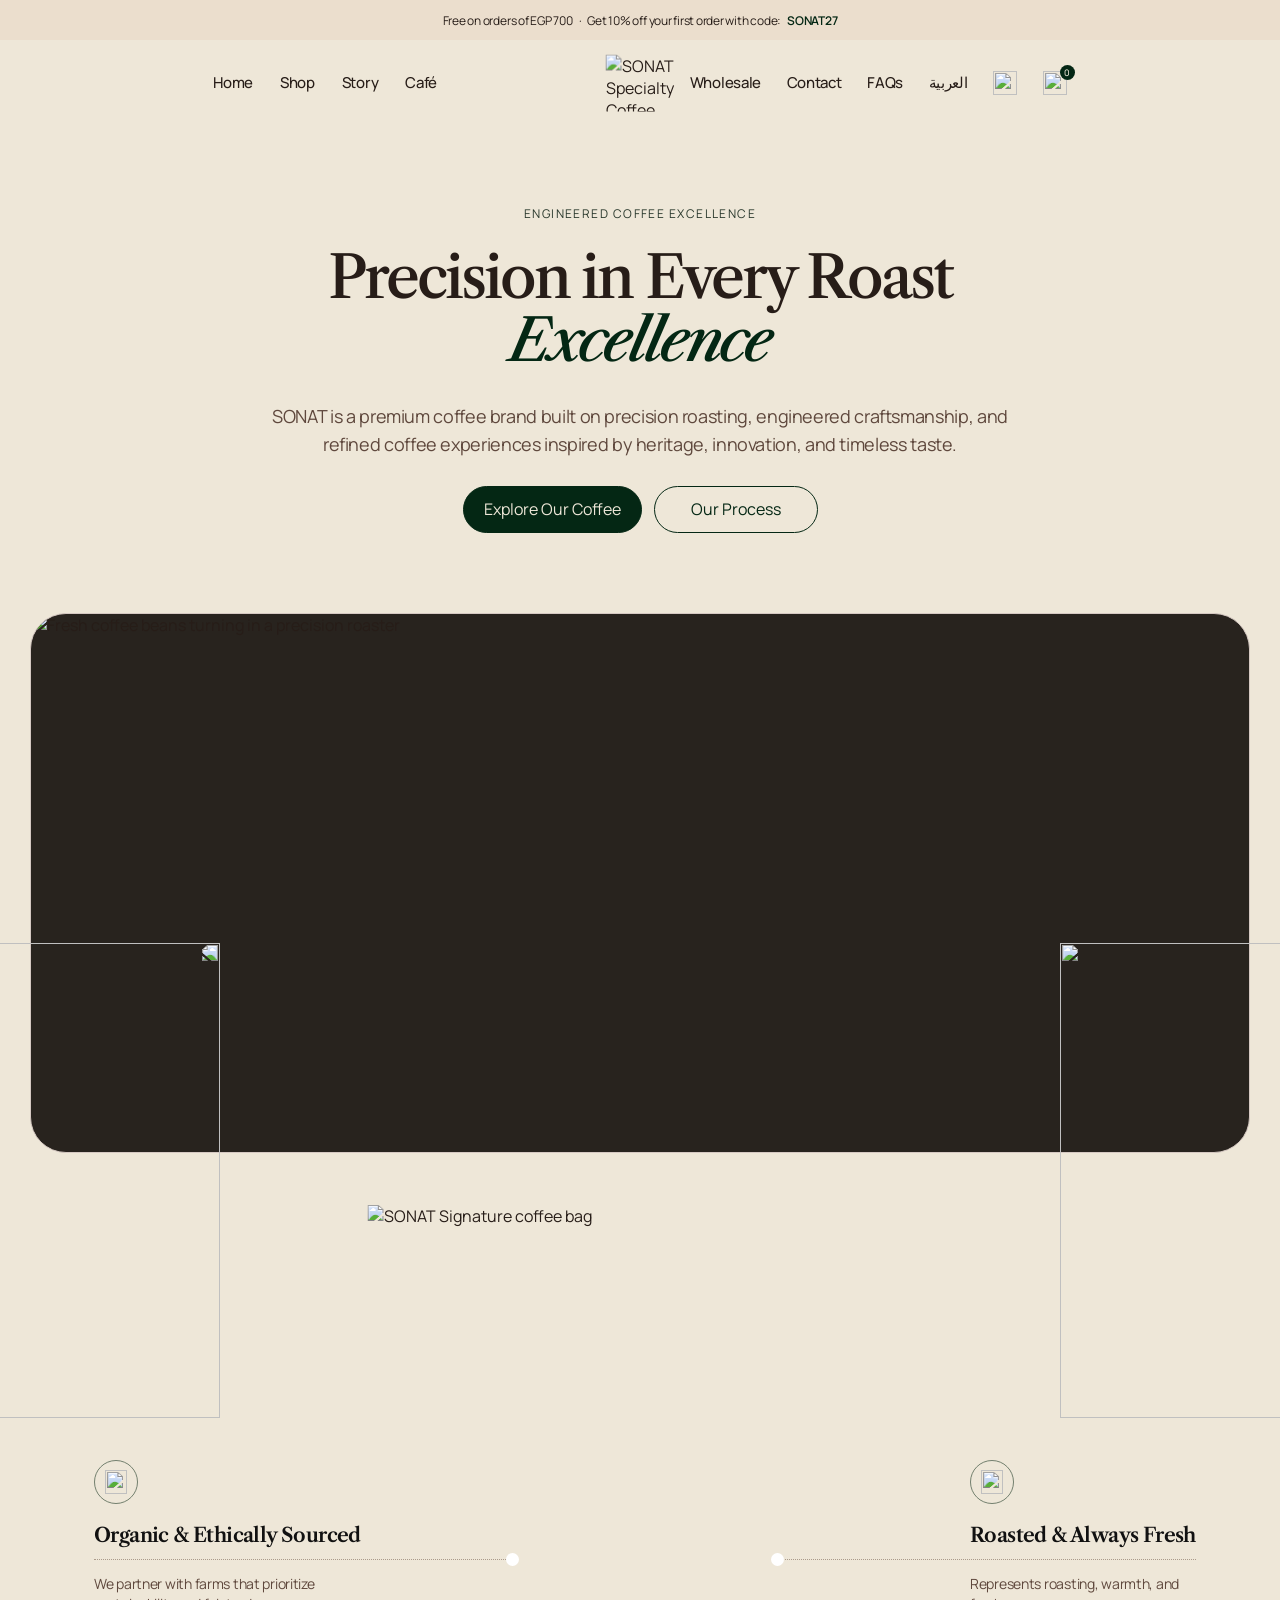
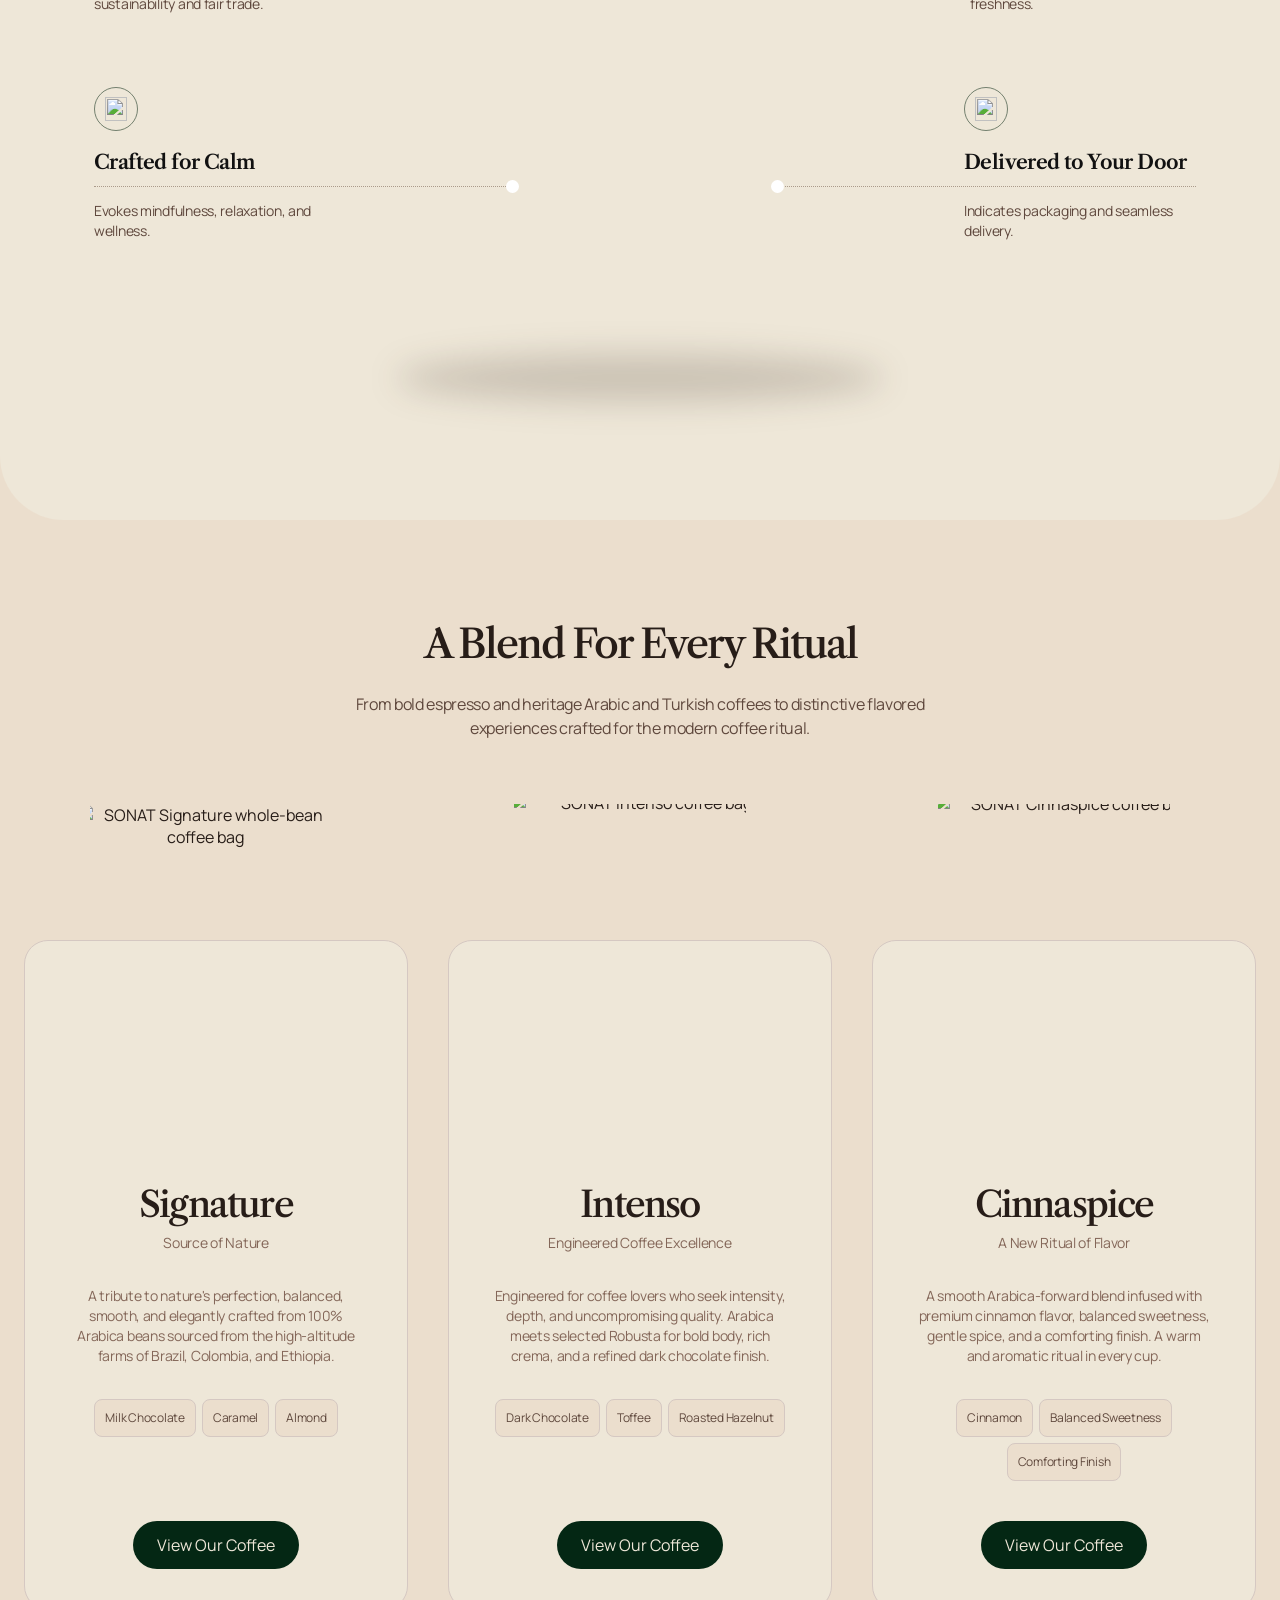
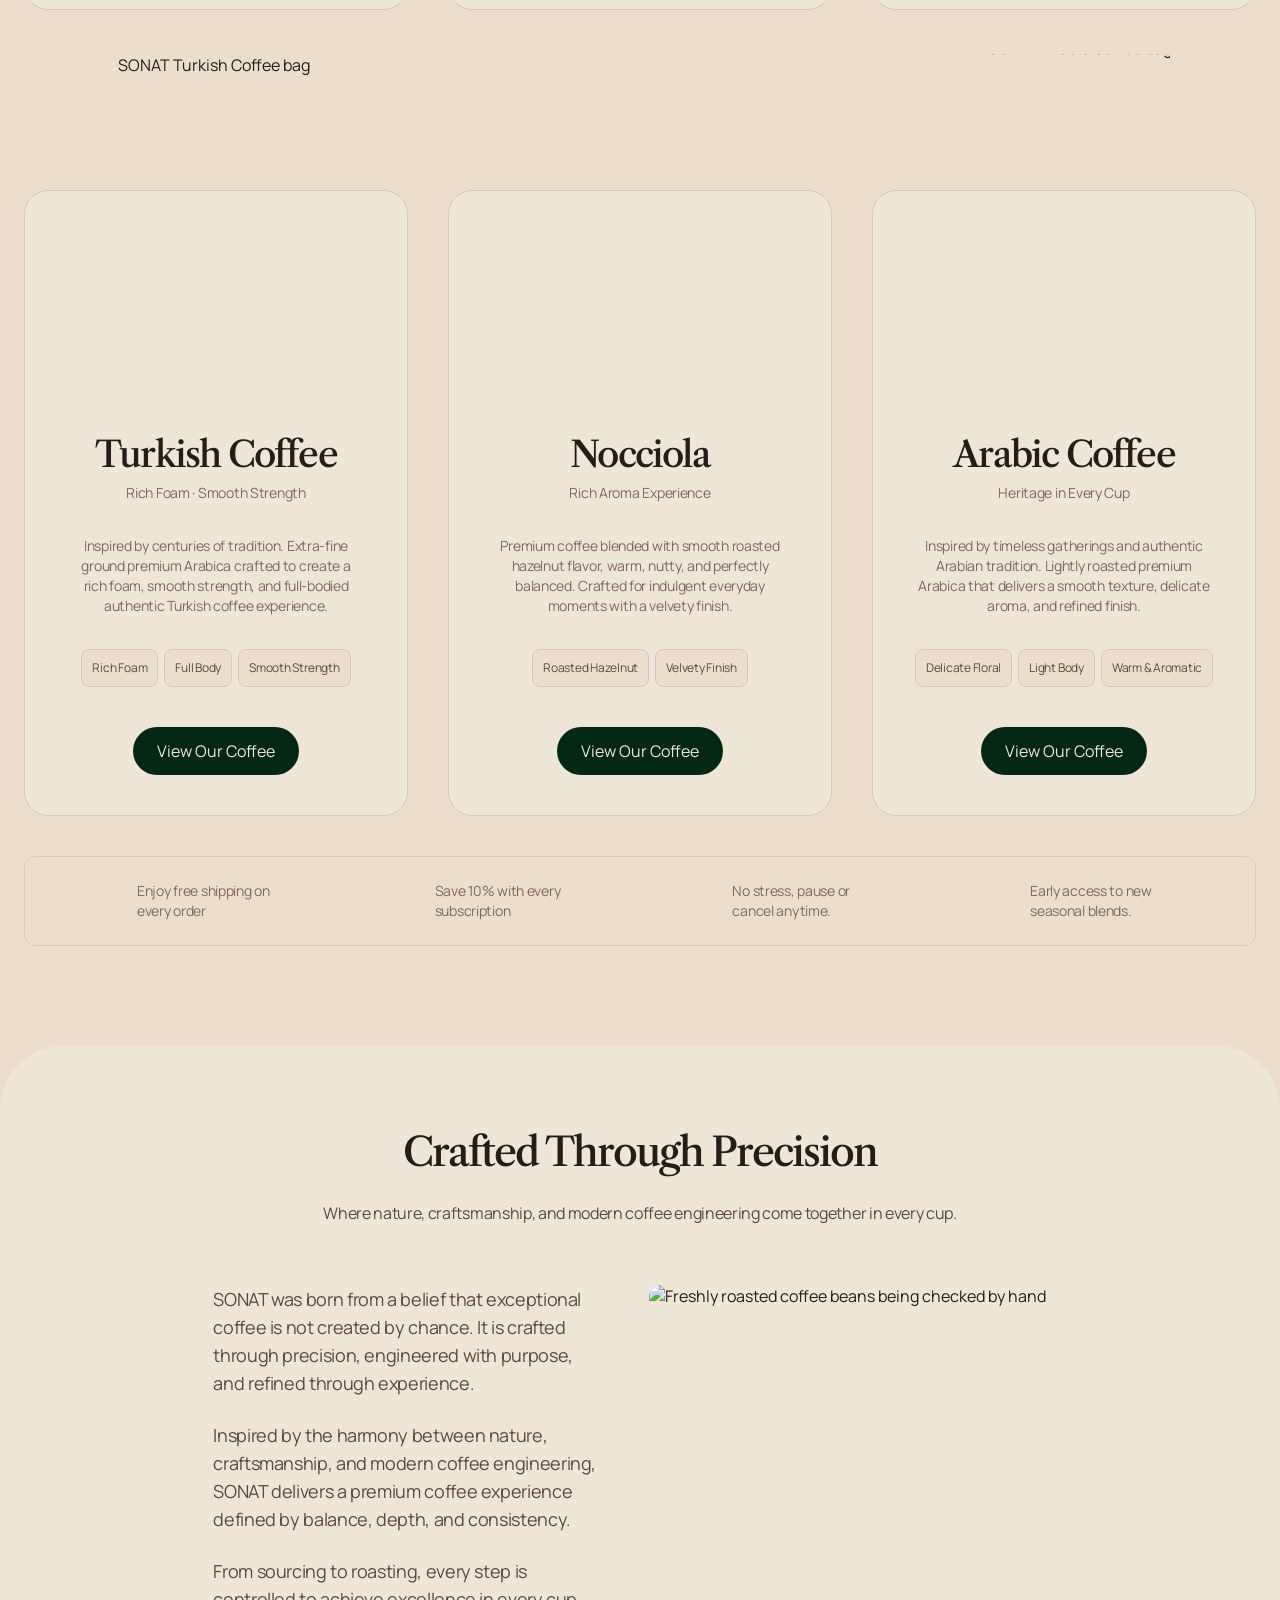
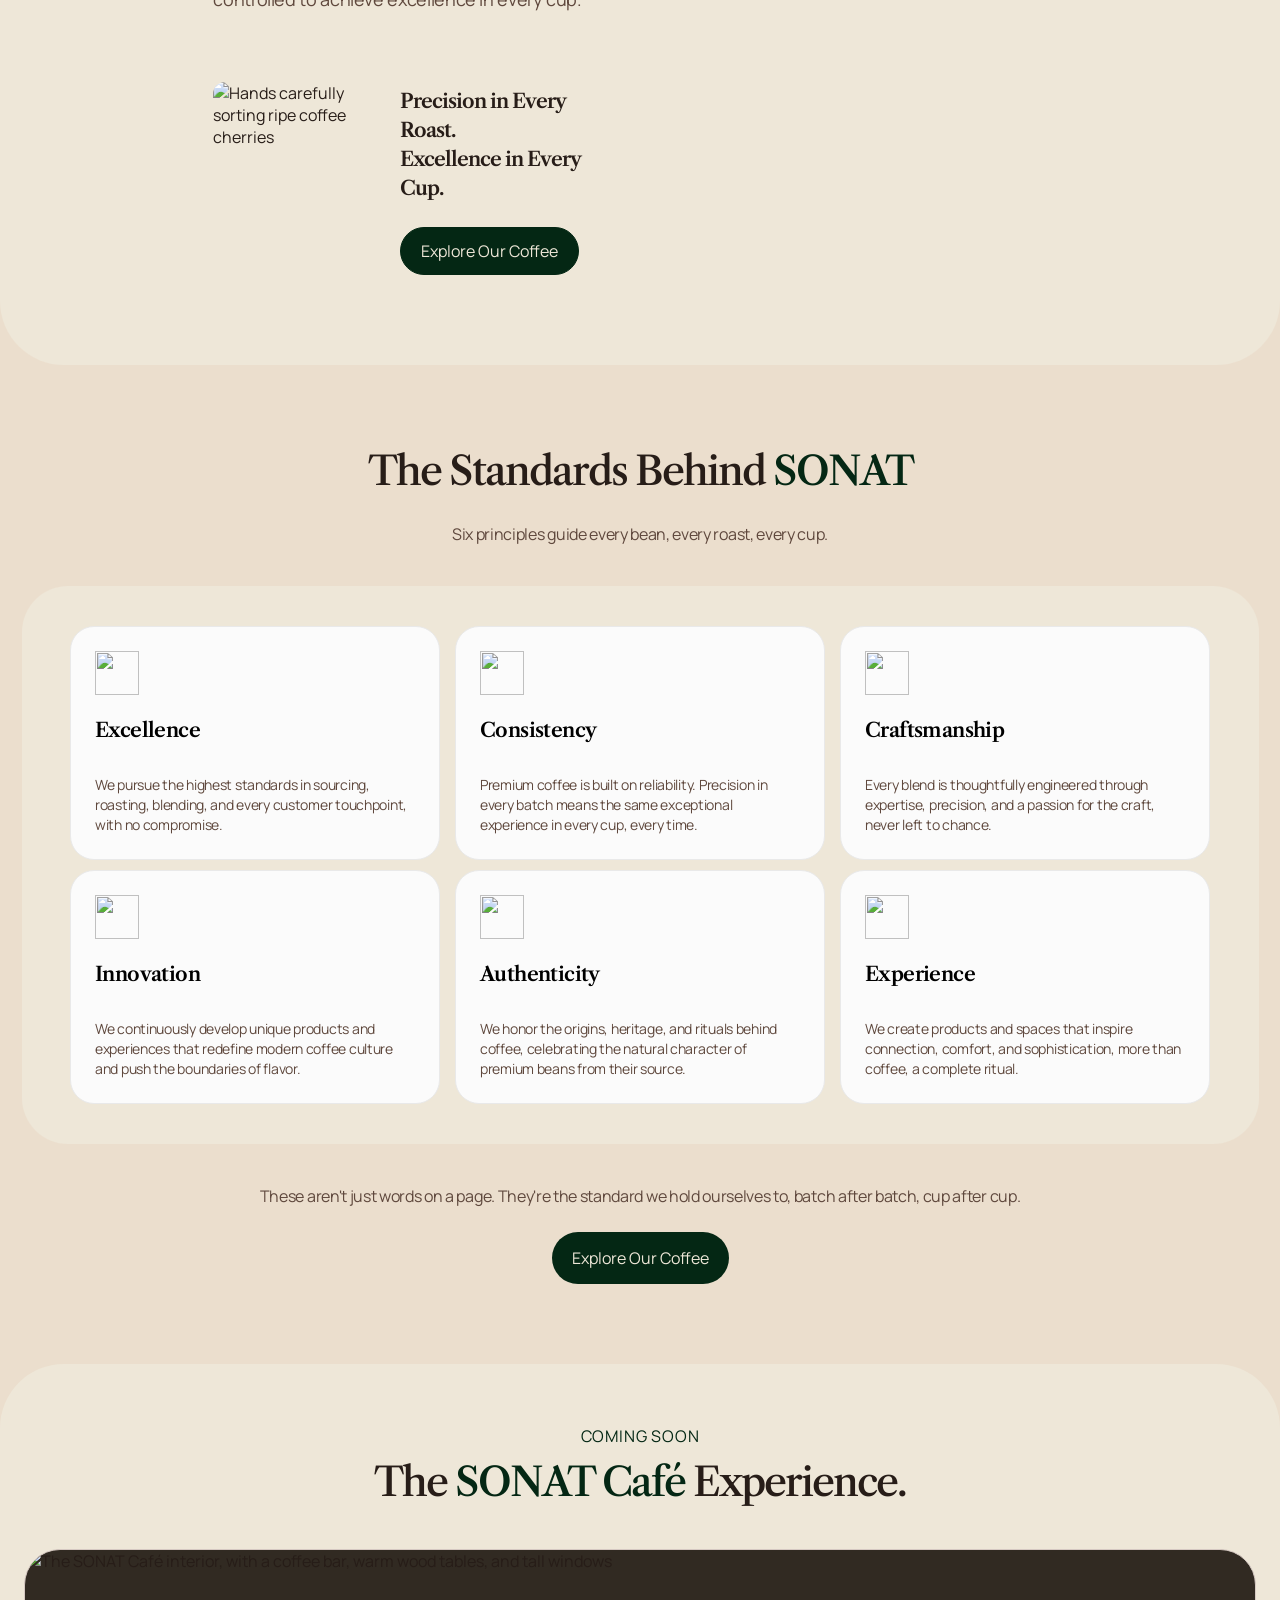
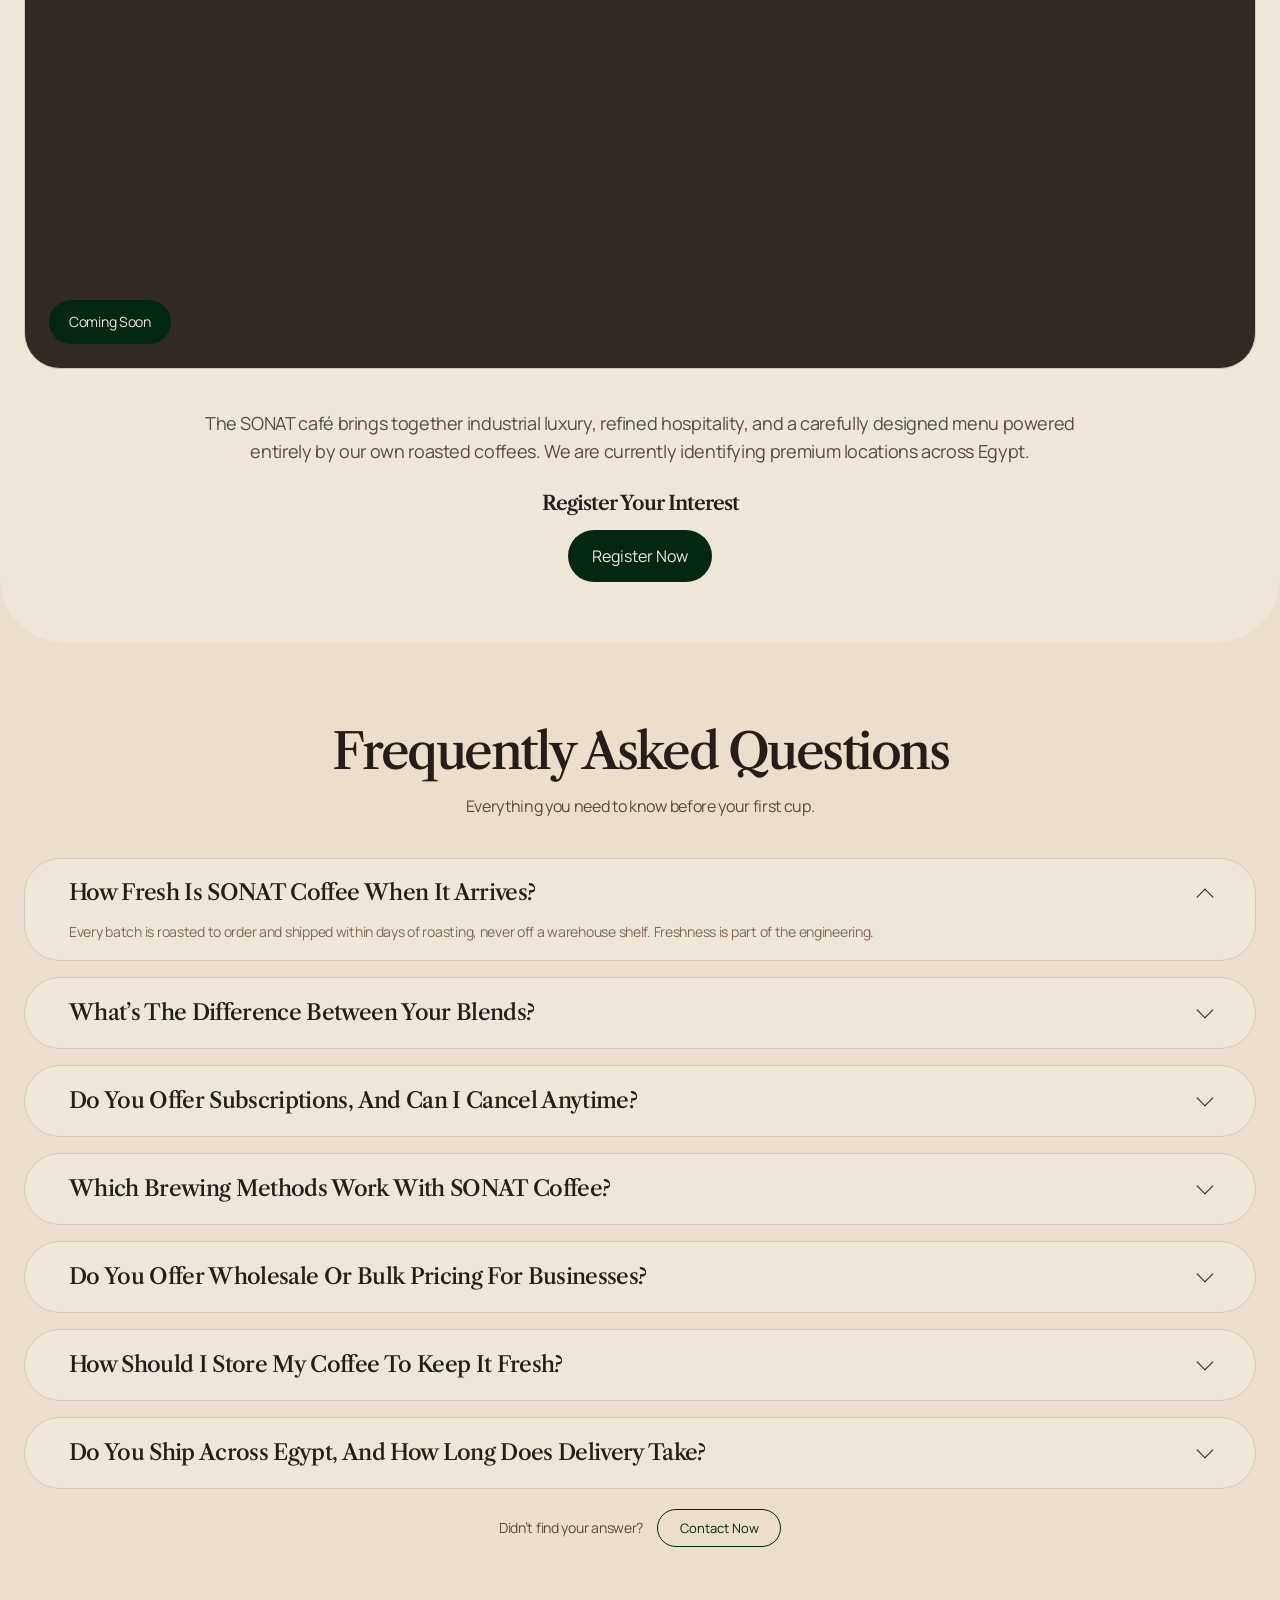
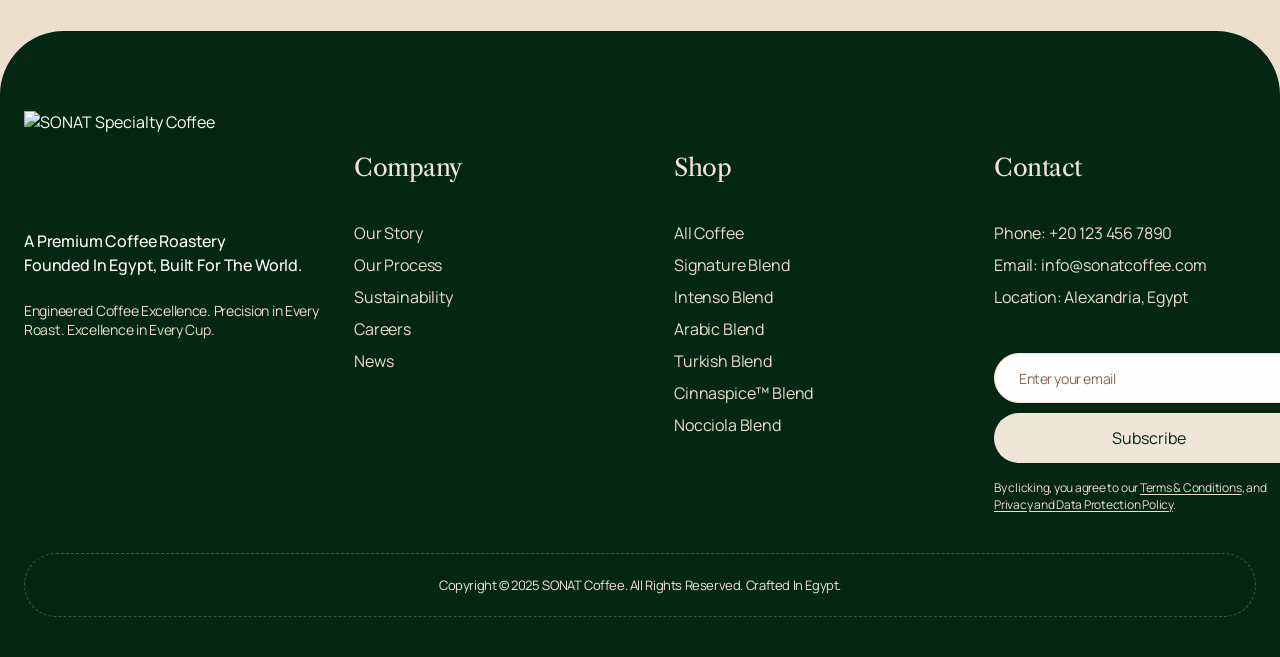
==== index.html @ a760a17a "Add SONAT Coffee storefront" ====
<!doctype html>
<html lang="en">
  <head>
    <meta charset="UTF-8" />
    <meta name="viewport" content="width=device-width, initial-scale=1.0" />
    <meta name="theme-color" content="#eee7d8" />
    <meta name="description" content="SONAT specialty coffee. Engineered coffee excellence, precision in every roast, excellence in every cup." />
    <title>SONAT Coffee — Precision in Every Roast</title>
    <link rel="preconnect" href="https://fonts.googleapis.com" />
    <link rel="preconnect" href="https://fonts.gstatic.com" crossorigin />
    <link href="https://fonts.googleapis.com/css2?family=Libre+Caslon+Text:ital@0;1&family=Manrope:wght@400;500;600;700&display=swap" rel="stylesheet" />
    <link rel="stylesheet" href="/styles.css?v=mobile-home-details-v12" />
  </head>
  <body>
    <div class="announcement">Free on orders of EGP 700 <span>·</span> Get 10% off your first order with code: <strong>SONAT27</strong></div>
    <header class="site-header" id="top">
      <button class="menu-toggle" aria-label="Open navigation" aria-expanded="false"><span></span><span></span></button>
      <nav class="nav-group nav-left" aria-label="Main navigation">
        <a href="#top">Home</a><a href="/shop.html">Shop</a><a href="#story">Story</a><a href="/cafe.html">Café</a>
        <a class="mobile-nav-utility" href="/wholesale.html">Wholesale</a><a class="mobile-nav-utility" href="/contact.html">Contact</a><a class="mobile-nav-utility" href="/faq.html">FAQs</a><a class="mobile-nav-utility" href="#" lang="ar" dir="rtl">العربية</a>
      </nav>
      <a href="#top" class="brand" aria-label="SONAT Coffee home"><img src="/assets/logo.svg" alt="SONAT Specialty Coffee" /></a>
      <nav class="nav-group nav-right" aria-label="Utility navigation">
        <a href="/wholesale.html">Wholesale</a><a href="/contact.html">Contact</a><a href="/faq.html">FAQs</a><a href="#" lang="ar" dir="rtl">العربية</a>
        <a class="icon-button" href="account.html" aria-label="Account"><img src="/assets/user.svg" alt="" /></a>
        <a class="icon-button cart-button" href="cart.html" aria-label="Shopping bag"><img src="/assets/bag.svg" alt="" /><span class="cart-count">0</span></a>
      </nav>
    </header>
    <main>
      <section class="hero" aria-labelledby="hero-title">
        <div class="hero-heading">
          <p class="eyebrow">Engineered Coffee Excellence</p>
          <h1 id="hero-title">Precision in Every Roast<br /><em>Excellence</em></h1>
          <p class="hero-copy">SONAT is a premium coffee brand built on precision roasting, engineered craftsmanship, and refined coffee experiences inspired by heritage, innovation, and timeless taste.</p>
          <div class="hero-actions"><a class="button button-dark" href="#shop">Explore our coffee</a><a class="button button-outline" href="#story">Our Process</a></div>
        </div>
        <div class="hero-art" aria-label="SONAT coffee, roasted with care">
          <div class="roast-scene"><img src="/assets/hero-source-1.png" alt="Fresh coffee beans turning in a precision roaster" /></div>
          <img class="hero-beans beans-left" src="/assets/coffee-beans.png" alt="" />
          <img class="hero-beans beans-right" src="/assets/coffee-beans.png" alt="" />
          <div class="package-shadow"></div>
          <img class="hero-package" src="/assets/signature.png" alt="SONAT Signature coffee bag" />
          <article class="hero-note note-organic"><span class="note-icon"><img src="/assets/organic.svg" alt="" /></span><div class="note-copy"><h2>Organic &amp; Ethically Sourced</h2><p>We partner with farms that prioritize sustainability and fair trade.</p></div><i></i></article>
          <article class="hero-note note-calm"><span class="note-icon"><img src="/assets/calm.svg" alt="" /></span><div class="note-copy"><h2>Crafted for Calm</h2><p>Evokes mindfulness, relaxation, and wellness.</p></div><i></i></article>
          <article class="hero-note note-fresh"><span class="note-icon"><img src="/assets/roast.svg" alt="" /></span><div class="note-copy"><h2>Roasted &amp; Always Fresh</h2><p>Represents roasting, warmth, and freshness.</p></div><i></i></article>
          <article class="hero-note note-delivery"><span class="note-icon"><img src="/assets/delivery.svg" alt="" /></span><div class="note-copy"><h2>Delivered to Your Door</h2><p>Indicates packaging and seamless delivery.</p></div><i></i></article>
        </div>
      </section>
      <section class="products" id="shop" aria-labelledby="products-title">
        <header class="products-heading">
          <h2 id="products-title">A Blend For Every Ritual</h2>
          <p>From bold espresso and heritage Arabic and Turkish coffees to distinctive flavored experiences crafted for the modern coffee ritual.</p>
        </header>
        <div class="products-content">
          <div class="product-grid">
            <article class="product-card">
              <div class="product-image product-image--signature"><img src="/assets/signature.png" alt="SONAT Signature whole-bean coffee bag" /></div>
              <div class="product-details">
                <header class="product-title"><h3>Signature</h3><p>Source of Nature</p></header>
                <img class="product-rule" src="/assets/product-rule.svg" alt="" />
                <p class="product-description">A tribute to nature's perfection, balanced, smooth, and elegantly crafted from 100% Arabica beans sourced from the high-altitude farms of Brazil, Colombia, and Ethiopia.</p>
                <img class="product-rule" src="/assets/product-rule.svg" alt="" />
                <ul class="product-tags"><li>Milk Chocolate</li><li>Caramel</li><li>Almond</li></ul>
              </div>
              <a class="product-cta" href="#shop">View our coffee</a>
            </article>
            <article class="product-card">
              <div class="product-image product-image--intenso"><img src="/assets/intenso.png" alt="SONAT Intenso coffee bag" /></div>
              <div class="product-details">
                <header class="product-title"><h3>Intenso</h3><p>Engineered Coffee Excellence</p></header>
                <img class="product-rule" src="/assets/product-rule.svg" alt="" />
                <p class="product-description">Engineered for coffee lovers who seek intensity, depth, and uncompromising quality. Arabica meets selected Robusta for bold body, rich crema, and a refined dark chocolate finish.</p>
                <img class="product-rule" src="/assets/product-rule.svg" alt="" />
                <ul class="product-tags"><li>Dark Chocolate</li><li>Toffee</li><li>Roasted Hazelnut</li></ul>
              </div>
              <a class="product-cta" href="#shop">View our coffee</a>
            </article>
            <article class="product-card">
              <div class="product-image product-image--cinnaspice"><img src="/assets/cinnaspice.png" alt="SONAT Cinnaspice coffee bag" /></div>
              <div class="product-details">
                <header class="product-title"><h3>Cinnaspice</h3><p>A New Ritual of Flavor</p></header>
                <img class="product-rule" src="/assets/product-rule.svg" alt="" />
                <p class="product-description">A smooth Arabica-forward blend infused with premium cinnamon flavor, balanced sweetness, gentle spice, and a comforting finish. A warm and aromatic ritual in every cup.</p>
                <img class="product-rule" src="/assets/product-rule.svg" alt="" />
                <ul class="product-tags"><li>Cinnamon</li><li>Balanced Sweetness</li><li>Comforting Finish</li></ul>
              </div>
              <a class="product-cta" href="#shop">View our coffee</a>
            </article>
            <article class="product-card">
              <div class="product-image product-image--turkish"><img src="/assets/turkish.png" alt="SONAT Turkish Coffee bag" /></div>
              <div class="product-details">
                <header class="product-title"><h3>Turkish Coffee</h3><p>Rich Foam · Smooth Strength</p></header>
                <img class="product-rule" src="/assets/product-rule.svg" alt="" />
                <p class="product-description">Inspired by centuries of tradition. Extra-fine ground premium Arabica crafted to create a rich foam, smooth strength, and full-bodied authentic Turkish coffee experience.</p>
                <img class="product-rule" src="/assets/product-rule.svg" alt="" />
                <ul class="product-tags"><li>Rich Foam</li><li>Full Body</li><li>Smooth Strength</li></ul>
              </div>
              <a class="product-cta" href="#shop">View our coffee</a>
            </article>
            <article class="product-card">
              <div class="product-image product-image--nocciola"><img src="/assets/nocciola.png" alt="SONAT Nocciola hazelnut coffee bag" /></div>
              <div class="product-details">
                <header class="product-title"><h3>Nocciola</h3><p>Rich Aroma Experience</p></header>
                <img class="product-rule" src="/assets/product-rule.svg" alt="" />
                <p class="product-description">Premium coffee blended with smooth roasted hazelnut flavor, warm, nutty, and perfectly balanced. Crafted for indulgent everyday moments with a velvety finish.</p>
                <img class="product-rule" src="/assets/product-rule.svg" alt="" />
                <ul class="product-tags"><li>Roasted Hazelnut</li><li>Velvety Finish</li></ul>
              </div>
              <a class="product-cta" href="#shop">View our coffee</a>
            </article>
            <article class="product-card">
              <div class="product-image product-image--arabic"><img src="/assets/arabic.png" alt="SONAT Arabic Coffee bag" /></div>
              <div class="product-details">
                <header class="product-title"><h3>Arabic Coffee</h3><p>Heritage in Every Cup</p></header>
                <img class="product-rule" src="/assets/product-rule.svg" alt="" />
                <p class="product-description">Inspired by timeless gatherings and authentic Arabian tradition. Lightly roasted premium Arabica that delivers a smooth texture, delicate aroma, and refined finish.</p>
                <img class="product-rule" src="/assets/product-rule.svg" alt="" />
                <ul class="product-tags"><li>Delicate Floral</li><li>Light Body</li><li>Warm &amp; Aromatic</li></ul>
              </div>
              <a class="product-cta" href="#shop">View our coffee</a>
            </article>
          </div>
          <div class="benefits" aria-label="Shopping benefits">
            <div class="benefit-item"><img class="benefit-icon benefit-icon-shipping" src="/assets/benefit-shipping.svg" alt="" /><p>Enjoy free shipping on every order</p></div>
            <span class="benefit-divider"><img src="/assets/benefit-divider.svg" alt="" /></span>
            <div class="benefit-item"><img class="benefit-icon" src="/assets/benefit-subscription.svg" alt="" /><p>Save 10% with every subscription</p></div>
            <span class="benefit-divider"><img src="/assets/benefit-divider.svg" alt="" /></span>
            <div class="benefit-item"><img class="benefit-icon benefit-icon-flexible" src="/assets/benefit-flexible.svg" alt="" /><p>No stress, pause or cancel anytime.</p></div>
            <span class="benefit-divider"><img src="/assets/benefit-divider.svg" alt="" /></span>
            <div class="benefit-item"><img class="benefit-icon benefit-icon-seasonal" src="/assets/benefit-seasonal.svg" alt="" /><p>Early access to new seasonal blends.</p></div>
          </div>
        </div>
      </section>
      <section class="craft-story" id="story" aria-labelledby="story-title">
        <header class="craft-story-heading">
          <h2 id="story-title">Crafted Through Precision</h2>
          <p>Where nature, craftsmanship, and modern coffee engineering come together in every cup.</p>
        </header>
        <div class="craft-story-content">
          <div class="craft-story-copy">
            <div class="craft-story-prose">
              <p>SONAT was born from a belief that exceptional coffee is not created by chance. It is crafted through precision, engineered with purpose, and refined through experience.</p>
              <p>Inspired by the harmony between nature, craftsmanship, and modern coffee engineering, SONAT delivers a premium coffee experience defined by balance, depth, and consistency.</p>
              <p>From sourcing to roasting, every step is controlled to achieve excellence in every cup.</p>
            </div>
            <div class="craft-story-callout">
              <img src="/assets/craft-detail.png" alt="Hands carefully sorting ripe coffee cherries" />
              <div class="craft-story-cta-copy">
                <h3>Precision in Every Roast.<br />Excellence in Every Cup.</h3>
                <a class="button button-dark" href="#shop">Explore our coffee</a>
              </div>
            </div>
          </div>
          <img class="craft-story-image" src="/assets/story-detail.png" alt="Freshly roasted coffee beans being checked by hand" />
        </div>
      </section>
      <section class="standards" id="standards" aria-labelledby="standards-title">
        <header class="standards-heading">
          <h2 id="standards-title">The Standards Behind <span>SONAT</span></h2>
          <p>Six principles guide every bean, every roast, every cup.</p>
        </header>
        <div class="standards-panel">
          <div class="standards-grid">
            <article class="standard-card">
              <img class="standard-icon" src="/assets/standards-icon.svg" alt="" />
              <div class="standard-copy">
                <h3>Excellence</h3>
                <img class="standard-rule" src="/assets/standards-divider.svg" alt="" />
                <p>We pursue the highest standards in sourcing, roasting, blending, and every customer touchpoint, with no compromise.</p>
              </div>
            </article>
            <article class="standard-card">
              <img class="standard-icon" src="/assets/standards-icon.svg" alt="" />
              <div class="standard-copy">
                <h3>Consistency</h3>
                <img class="standard-rule" src="/assets/standards-divider.svg" alt="" />
                <p>Premium coffee is built on reliability. Precision in every batch means the same exceptional experience in every cup, every time.</p>
              </div>
            </article>
            <article class="standard-card">
              <img class="standard-icon" src="/assets/standards-icon.svg" alt="" />
              <div class="standard-copy">
                <h3>Craftsmanship</h3>
                <img class="standard-rule" src="/assets/standards-divider.svg" alt="" />
                <p>Every blend is thoughtfully engineered through expertise, precision, and a passion for the craft, never left to chance.</p>
              </div>
            </article>
            <article class="standard-card">
              <img class="standard-icon" src="/assets/standards-icon.svg" alt="" />
              <div class="standard-copy">
                <h3>Innovation</h3>
                <img class="standard-rule" src="/assets/standards-divider.svg" alt="" />
                <p>We continuously develop unique products and experiences that redefine modern coffee culture and push the boundaries of flavor.</p>
              </div>
            </article>
            <article class="standard-card">
              <img class="standard-icon" src="/assets/standards-icon.svg" alt="" />
              <div class="standard-copy">
                <h3>Authenticity</h3>
                <img class="standard-rule" src="/assets/standards-divider.svg" alt="" />
                <p>We honor the origins, heritage, and rituals behind coffee, celebrating the natural character of premium beans from their source.</p>
              </div>
            </article>
            <article class="standard-card">
              <img class="standard-icon" src="/assets/standards-icon.svg" alt="" />
              <div class="standard-copy">
                <h3>Experience</h3>
                <img class="standard-rule" src="/assets/standards-divider.svg" alt="" />
                <p>We create products and spaces that inspire connection, comfort, and sophistication, more than coffee, a complete ritual.</p>
              </div>
            </article>
          </div>
        </div>
        <div class="standards-closing">
          <p>These aren't just words on a page. They're the standard we hold ourselves to, batch after batch, cup after cup.</p>
          <a class="standards-cta" href="#shop">Explore Our Coffee</a>
        </div>
      </section>
      <section class="cafe" id="cafe" aria-labelledby="cafe-title">
        <div class="cafe-art cafe-art-left" aria-hidden="true">
          <div class="cafe-art-layer cafe-art-line"><img src="/assets/cafe-1.png" alt="" /></div>
          <div class="cafe-art-layer cafe-art-ridge"><img src="/assets/cafe-2.png" alt="" /></div>
          <div class="cafe-art-layer cafe-art-mountain"><img src="/assets/cafe-3.png" alt="" /></div>
          <div class="cafe-art-layer cafe-art-trees"><img src="/assets/cafe-4.png" alt="" /></div>
        </div>
        <div class="cafe-art cafe-art-right" aria-hidden="true">
          <div class="cafe-art-layer cafe-art-line"><img src="/assets/cafe-1.png" alt="" /></div>
          <div class="cafe-art-layer cafe-art-ridge"><img src="/assets/cafe-2.png" alt="" /></div>
          <div class="cafe-art-layer cafe-art-mountain"><img src="/assets/cafe-3.png" alt="" /></div>
          <div class="cafe-art-layer cafe-art-trees"><img src="/assets/cafe-4.png" alt="" /></div>
        </div>
        <div class="cafe-content">
          <header class="cafe-heading">
            <p>Coming Soon</p>
            <h2 id="cafe-title">The <span>SONAT Café</span> Experience.</h2>
          </header>
          <div class="cafe-hero">
            <img src="/assets/cafe-interior.png" alt="The SONAT Café interior, with a coffee bar, warm wood tables, and tall windows" />
            <span class="cafe-status">Coming Soon</span>
          </div>
          <div class="cafe-details">
            <p class="cafe-description">The SONAT café brings together industrial luxury, refined hospitality, and a carefully designed menu powered entirely by our own roasted coffees. We are currently identifying premium locations across Egypt.</p>
            <div class="cafe-register">
              <h3>Register Your Interest</h3>
              <button class="cafe-register-button" type="button">Register now</button>
            </div>
          </div>
        </div>
      </section>
      <section class="faq" id="faq" aria-labelledby="faq-title">
        <header class="faq-heading">
          <h2 id="faq-title">Frequently Asked Questions</h2>
          <p>Everything you need to know before your first cup.</p>
        </header>
        <div class="faq-list">
          <article class="faq-item is-open">
            <h3><button class="faq-question" type="button" aria-expanded="true" aria-controls="faq-answer-1" id="faq-question-1">
              <span>How fresh is SONAT coffee when it arrives?</span><span class="faq-chevron" aria-hidden="true"></span>
            </button></h3>
            <div class="faq-answer" id="faq-answer-1" role="region" aria-labelledby="faq-question-1">
              <p>Every batch is roasted to order and shipped within days of roasting, never off a warehouse shelf. Freshness is part of the engineering.</p>
            </div>
          </article>
          <article class="faq-item">
            <h3><button class="faq-question" type="button" aria-expanded="false" aria-controls="faq-answer-2" id="faq-question-2">
              <span>What’s the difference between your blends?</span><span class="faq-chevron" aria-hidden="true"></span>
            </button></h3>
            <div class="faq-answer" id="faq-answer-2" role="region" aria-labelledby="faq-question-2" hidden>
              <p>Each SONAT blend has its own roast profile and character—from balanced, smooth Signature to the bold, full-bodied Intenso. Our flavored and heritage coffees bring their own distinctive rituals, too.</p>
            </div>
          </article>
          <article class="faq-item">
            <h3><button class="faq-question" type="button" aria-expanded="false" aria-controls="faq-answer-3" id="faq-question-3">
              <span>Do you offer subscriptions, and can I cancel anytime?</span><span class="faq-chevron" aria-hidden="true"></span>
            </button></h3>
            <div class="faq-answer" id="faq-answer-3" role="region" aria-labelledby="faq-question-3" hidden>
              <p>Subscriptions save 10% and are designed to keep your favorite SONAT coffee coming regularly. Check the subscription options at checkout for the available schedule and cancellation details.</p>
            </div>
          </article>
          <article class="faq-item">
            <h3><button class="faq-question" type="button" aria-expanded="false" aria-controls="faq-answer-4" id="faq-question-4">
              <span>Which brewing methods work with SONAT coffee?</span><span class="faq-chevron" aria-hidden="true"></span>
            </button></h3>
            <div class="faq-answer" id="faq-answer-4" role="region" aria-labelledby="faq-question-4" hidden>
              <p>Our blends work beautifully across espresso machines, pour-over, French press, moka pot, and other home-brewing methods. Match the grind to your equipment for the best cup.</p>
            </div>
          </article>
          <article class="faq-item">
            <h3><button class="faq-question" type="button" aria-expanded="false" aria-controls="faq-answer-5" id="faq-question-5">
              <span>Do you offer wholesale or bulk pricing for businesses?</span><span class="faq-chevron" aria-hidden="true"></span>
            </button></h3>
            <div class="faq-answer" id="faq-answer-5" role="region" aria-labelledby="faq-question-5" hidden>
              <p>We welcome enquiries from cafés, hospitality teams, and retailers. Contact our team to discuss your business needs and bulk order options.</p>
            </div>
          </article>
          <article class="faq-item">
            <h3><button class="faq-question" type="button" aria-expanded="false" aria-controls="faq-answer-6" id="faq-question-6">
              <span>How should I store my coffee to keep it fresh?</span><span class="faq-chevron" aria-hidden="true"></span>
            </button></h3>
            <div class="faq-answer" id="faq-answer-6" role="region" aria-labelledby="faq-question-6" hidden>
              <p>Keep your coffee sealed in its bag in a cool, dry place, away from sunlight, heat, and moisture. For the best flavor, enjoy it while it’s fresh.</p>
            </div>
          </article>
          <article class="faq-item">
            <h3><button class="faq-question" type="button" aria-expanded="false" aria-controls="faq-answer-7" id="faq-question-7">
              <span>Do you ship across Egypt, and how long does delivery take?</span><span class="faq-chevron" aria-hidden="true"></span>
            </button></h3>
            <div class="faq-answer" id="faq-answer-7" role="region" aria-labelledby="faq-question-7" hidden>
              <p>Delivery options and estimated arrival times are confirmed at checkout for your address. Free shipping is available on orders of EGP 700 or more.</p>
            </div>
          </article>
          <div class="faq-contact">
            <p>Didn’t find your answer?</p>
            <a class="faq-contact-button" href="#contact">Contact Now</a>
          </div>
        </div>
      </section>
    </main>
    <footer class="site-footer" id="contact" aria-label="SONAT Coffee footer">
      <div class="footer-main">
        <div class="footer-brand-column">
          <div class="footer-brand-top">
            <img class="footer-logo" src="/assets/footer-logo.svg" alt="SONAT Specialty Coffee" />
            <nav class="footer-socials" aria-label="Social media">
              <a href="#contact" aria-label="YouTube"><img src="/assets/instagram.svg" alt="" /></a>
              <a href="#contact" aria-label="TikTok"><img src="/assets/facebook.svg" alt="" /></a>
              <a href="#contact" aria-label="Facebook"><img src="/assets/tiktok.svg" alt="" /></a>
              <a href="#contact" aria-label="Instagram"><img src="/assets/youtube.svg" alt="" /></a>
            </nav>
          </div>
          <div class="footer-brand-copy">
            <p class="footer-tagline">A premium coffee roastery<br />founded in Egypt, built for the world.</p>
            <p class="footer-description">Engineered Coffee Excellence. Precision in Every Roast. Excellence in Every Cup.</p>
          </div>
        </div>
        <nav class="footer-link-column" aria-label="Company">
          <h2>Company</h2>
          <ul>
            <li><a href="#story">Our Story</a></li>
            <li><a href="#story">Our Process</a></li>
            <li><a href="#standards">Sustainability</a></li>
            <li><a href="#contact">Careers</a></li>
            <li><a href="#contact">News</a></li>
          </ul>
        </nav>
        <nav class="footer-link-column footer-shop-column" aria-label="Shop">
          <h2>Shop</h2>
          <ul>
            <li><a href="/shop.html#shop">All Coffee</a></li>
            <li><a href="/shop.html#signature">Signature Blend</a></li>
            <li><a href="/shop.html#intenso">Intenso Blend</a></li>
            <li><a href="/shop.html#arabic">Arabic Blend</a></li>
            <li><a href="/shop.html#turkish">Turkish Blend</a></li>
            <li><a href="/shop.html#cinnaspice">Cinnaspice™ Blend</a></li>
            <li><a href="/shop.html#nocciola">Nocciola Blend</a></li>
          </ul>
        </nav>
        <div class="footer-contact-column">
          <div class="footer-contact-info">
            <h2>Contact</h2>
            <address>
              <p>Phone: <a href="tel:+201234567890">+20 123 456 7890</a></p>
              <p>Email: <a href="mailto:info@sonatcoffee.com">info@sonatcoffee.com</a></p>
              <p>Location: Alexandria, Egypt</p>
            </address>
          </div>
          <form class="footer-newsletter">
            <label class="visually-hidden" for="footer-email">Enter your email</label>
            <input id="footer-email" name="email" type="email" placeholder="Enter your email" autocomplete="email" required />
            <button type="submit">Subscribe</button>
            <p class="footer-legal">By clicking, you agree to our <a href="#contact">Terms &amp; Conditions</a>, and <a href="#contact">Privacy and Data Protection Policy</a>.</p>
          </form>
        </div>
      </div>
      <div class="footer-copyright"><p>Copyright © 2025 SONAT Coffee. All Rights Reserved. Crafted in Egypt.</p></div>
    </footer>
    <div class="toast" role="status" aria-live="polite"></div>
    <script src="/main.js" type="module"></script>
  </body>
</html>
---- styles.css ----
:root {
  --page: #eee7d8;
  --marquee: #ebdecd;
  --cream: #eee7d8;
  --dark: #271d18;
  --green: #042714;
  --brown: #5f483d;
  --muted: #846759;
  --line: #d5c8c2;
  --hero-radius: 64px;
  --serif: "Libre Caslon Text", Georgia, serif;
  --sans: "Manrope", "Helvetica Neue", Arial, sans-serif;
  color: var(--dark);
  background: var(--marquee);
  font-family: var(--sans);
  font-synthesis: none;
  text-rendering: optimizeLegibility;
}
* { box-sizing: border-box; }
html { scroll-behavior: smooth; }
body { min-width: 320px; margin: 0; background: var(--marquee); }
button { font: inherit; }
a { color: inherit; text-decoration: none; }
img { max-width: 100%; }
.announcement { min-height: 40px; display: flex; justify-content: center; align-items: center; gap: 6px; padding: 7px 16px; color: var(--dark); background: var(--marquee); font-size: 12px; letter-spacing: -.02em; text-align: center; }
.announcement strong { color: var(--green); font-weight: 600; }
.site-header { height: 85px; max-width: 1920px; margin: 0 auto; padding: 0 clamp(24px, 16.67vw, 320px); display: flex; align-items: center; justify-content: space-between; gap: 28px; background: var(--page); position: relative; z-index: 5; }
.nav-group { display: flex; align-items: center; gap: clamp(18px, 2.1vw, 40px); white-space: nowrap; color: var(--dark); font-size: 15px; font-weight: 500; letter-spacing: -.02em; }
.nav-group a { transition: opacity .2s ease; }
.nav-group a:hover { opacity: .6; }
.mobile-nav-utility { display: none; }
.brand { width: 69px; height: 57px; flex: 0 0 auto; display: grid; place-items: center; position: absolute; left: 50%; top: 50%; transform: translate(-50%, -50%); }
.brand img { width: 69px; max-height: 57px; object-fit: contain; }
.nav-right { justify-content: flex-end; gap: clamp(15px, 2vw, 38px); }
.icon-button { display: block; border: 0; padding: 0; background: transparent; width: 24px; height: 24px; position: relative; cursor: pointer; }
.icon-button img { width: 100%; height: 100%; object-fit: contain; }
.cart-count { position: absolute; min-width: 15px; height: 15px; padding: 0 3px; top: -6px; right: -8px; border-radius: 20px; background: var(--green); color: var(--cream); font-size: 9px; display: grid; place-items: center; }
.menu-toggle { display: none; }
.hero { min-height: 1995px; padding: 80px 24px 0; overflow: hidden; position: relative; z-index: 1; background: var(--page); border-radius: 0 0 var(--hero-radius) var(--hero-radius); }
.hero-heading { text-align: center; width: min(980px, 100%); margin: 0 auto; position: relative; z-index: 2; }
.eyebrow { text-transform: uppercase; color: #29382c; letter-spacing: .12em; font-size: 12px; font-weight: 400; margin: 0 0 24px; }
h1 { font: 500 clamp(44px, 4.6vw, 88px)/1.07 var(--serif); letter-spacing: -.05em; margin: 0 auto 30px; }
h1 em { color: var(--green); font-weight: 500; }
.hero-copy { color: var(--brown); font-size: 18px; line-height: 28px; letter-spacing: -.02em; max-width: 776px; margin: 0 auto 28px; }
.hero-actions { display: flex; justify-content: center; gap: 12px; }
.button { border-radius: 999px; min-height: 47px; padding: 0 20px; display: inline-flex; justify-content: center; align-items: center; font-size: 16px; font-weight: 400; text-transform: capitalize; border: 1px solid var(--green); transition: transform .2s ease, background .2s ease, color .2s ease; cursor: pointer; }
.button:hover { transform: translateY(-2px); }
.button-dark { background: var(--green); color: var(--cream); }
.button-outline { color: var(--green); background: transparent; min-width: 164px; }
.button-outline:hover { background: var(--green); color: var(--cream); }
.hero-art { width: min(1280px, calc(100vw - 60px)); height: 1410px; margin: 80px auto 0; position: relative; }
.roast-scene { position: absolute; z-index: 0; left: 0; top: 0; width: 100%; height: 540px; border: 1px solid var(--line); border-radius: 36px; overflow: hidden; background: #28231e; }
.roast-scene img { width: 100%; height: 100%; display: block; object-fit: cover; object-position: center 51%; }
.hero-beans { position: absolute; z-index: 2; width: 475px; height: 475px; object-fit: contain; top: 330px; pointer-events: none; }
.beans-left { left: -285px; transform: rotate(180deg) scaleY(-1); }
.beans-right { right: -285px; }
.hero-package { position: absolute; z-index: 3; width: 545px; height: 818px; object-fit: contain; left: 50%; top: 592px; transform: translateX(-50%); }
.package-shadow { position: absolute; z-index: 1; top: 1341px; left: 50%; width: 487px; height: 48px; transform: translateX(-50%); border-radius: 50%; background: #39291b30; filter: blur(16px); }
.hero-note { position: absolute; z-index: 4; width: 420px; min-height: 154px; }
.hero-note h2 { font: 600 20px/1.2 var(--serif); letter-spacing: -.03em; margin: 19px 0 27px; color: #111; white-space: nowrap; text-align: left; }
.hero-note p { color: var(--brown); font-size: 14px; line-height: 20px; letter-spacing: -.02em; margin: 0; max-width: 267px; }
.note-icon { display: grid; place-items: center; width: 44px; height: 44px; border-radius: 50%; border: 1px solid #73806e; background: var(--page); position: relative; z-index: 2; }
.note-icon img { width: 22px; height: 24px; object-fit: contain; }
.hero-note i { position: absolute; top: 99px; width: 420px; border-top: 1px dotted #ab9b8b; z-index: -1; }
.hero-note i:after { content: ""; position: absolute; width: 13px; height: 13px; border-radius: 50%; background: white; top: -7px; }
.note-organic { top: 847px; left: 64px; }
.note-organic, .note-calm { width: 267px; }
.note-organic i, .note-calm i { left: 0; }
.note-organic i:after, .note-calm i:after { right: -5px; }
.note-calm { top: 1074px; left: 64px; }
.note-fresh { top: 847px; right: 54px; text-align: left; }
.note-fresh .note-icon, .note-fresh h2, .note-fresh p { margin-left: 194px; }
.note-fresh p { max-width: 226px; }
.note-fresh i, .note-delivery i { right: 0; }
.note-fresh i:after, .note-delivery i:after { left: -5px; }
.note-delivery { top: 1074px; right: 54px; }
.note-delivery .note-icon, .note-delivery h2, .note-delivery p { margin-left: 188px; }
.note-delivery p { max-width: 225px; }
.products { position: relative; z-index: 0; margin-top: calc(var(--hero-radius) * -1); padding: calc(100px + var(--hero-radius)) 24px 100px; background: var(--marquee); }
.products-heading { width: min(776px, 100%); margin: 0 auto; text-align: center; display: flex; flex-direction: column; align-items: center; gap: 24px; }
.products-heading h2 { margin: 0; font: 500 clamp(40px, 2.92vw, 56px)/1.2 var(--serif); letter-spacing: -.05em; text-transform: capitalize; }
.products-heading > p { width: min(604px, 100%); margin: 0; color: var(--brown); font-size: 16px; line-height: 24px; letter-spacing: -.02em; }
.products-content { width: min(1280px, 100%); margin: 200px auto 0; }
.product-grid { display: grid; grid-template-columns: repeat(3, minmax(0, 1fr)); column-gap: 40px; row-gap: 180px; }
.product-card { min-width: 0; min-height: 620px; position: relative; display: flex; flex-direction: column; align-items: center; padding: 245px 40px 40px; border: 1px solid var(--line); border-radius: 24px; background: var(--page); text-align: center; }
.product-image { position: absolute; z-index: 1; width: 232px; height: 348px; left: calc(50% - 10px); top: -137px; transform: translateX(-50%); overflow: hidden; pointer-events: none; }
.product-image img { position: absolute; max-width: none; object-fit: contain; }
.product-image--signature img { width: 110.94%; height: 95.69%; left: -5.49%; top: -.05%; }
.product-image--intenso img { width: 119.93%; height: 103.45%; left: -1.93%; top: -3.45%; }
.product-image--cinnaspice img { width: 119.46%; height: 103.04%; left: -1.92%; top: -3.16%; }
.product-image--turkish img { width: 115.93%; height: 100%; left: -7.97%; top: -.08%; }
.product-image--nocciola img { width: 122.07%; height: 105.29%; left: -11.03%; top: -5.17%; }
.product-image--arabic img { width: 121.6%; height: 104.89%; left: -2.88%; top: -4.89%; }
.product-details { width: 100%; flex: 1; display: flex; flex-direction: column; align-items: center; gap: 16px; }
.product-title { width: 100%; display: flex; flex-direction: column; align-items: center; gap: 12px; }
.product-title h3 { margin: 0; color: var(--dark); font: 500 36px/1 var(--serif); letter-spacing: -.05em; }
.product-title p { margin: 0; color: var(--muted); font-size: 14px; line-height: 1.35; letter-spacing: -.02em; }
.product-rule { width: 209px; height: 1px; max-width: 100%; display: block; }
.product-description { width: min(293px, 100%); margin: 0; color: var(--muted); font-size: 14px; line-height: 20px; letter-spacing: -.02em; }
.product-tags { margin: 0; padding: 0; list-style: none; display: flex; flex-wrap: wrap; justify-content: center; gap: 6px; }
.product-tags li { padding: 6px 10px; border: 1px solid var(--line); border-radius: 8px; background: var(--marquee); color: var(--brown); font-size: 12px; line-height: 24px; letter-spacing: -.02em; white-space: nowrap; }
.product-cta { flex: 0 0 auto; margin-top: 40px; min-height: 48px; padding: 0 24px; display: inline-flex; align-items: center; justify-content: center; border-radius: 999px; background: var(--green); color: var(--cream); font-size: 16px; line-height: 1; text-transform: capitalize; transition: transform .2s ease, background .2s ease; }
.product-cta:hover { transform: translateY(-2px); background: #0b3c22; }
.benefits { min-height: 88px; margin-top: 40px; padding: 24px 40px; border: 1px solid var(--line); border-radius: 12px; display: flex; align-items: center; justify-content: space-between; gap: 20px; }
.benefit-item { min-width: 0; flex: 1; display: flex; align-items: center; justify-content: center; gap: 20px; }
.benefit-item p { width: 133px; margin: 0; color: var(--muted); font-size: 14px; line-height: 20px; letter-spacing: -.02em; }
.benefit-icon { display: block; object-fit: contain; flex: 0 0 auto; }
.benefit-divider { width: 1px; height: 40px; flex: 0 0 auto; display: flex; align-items: center; justify-content: center; }
.benefit-divider img { display: block; width: 40px; height: 1px; transform: rotate(90deg); }
.shop-collection { position: relative; z-index: 1; padding: 75px 24px 80px; border-radius: 0 0 var(--hero-radius) var(--hero-radius); overflow: hidden; background: var(--page); }
.shop-collection-heading { width: min(1280px, 100%); margin: 0 auto; text-align: center; display: flex; flex-direction: column; align-items: center; gap: 24px; }
.shop-collection-heading .eyebrow { margin: 0; }
.shop-collection-heading h1 { margin: 0; max-width: 100%; font-size: clamp(48px, 4.584vw, 88px); line-height: 1.07; letter-spacing: -.05em; white-space: nowrap; }
.shop-collection-content { width: min(1280px, 100%); margin: 200px auto 0; }
.shop-collection .product-grid { column-gap: 40px; row-gap: 180px; }
.shop-collection .product-card { min-height: 620px; }
.shop-collection .product-title h2 { margin: 0; color: var(--dark); font: 500 36px/1 var(--serif); letter-spacing: -.05em; }
.shop-collection .shop-benefits { margin-top: 40px; background: var(--marquee); }
.shop-faq { gap: 40px; padding: 80px 24px; background: var(--marquee); }
.shop-faq-heading { gap: 24px; }
.shop-faq-heading h2 { font-size: clamp(40px, 3.89vw, 56px); line-height: 1.32; }
.shop-faq .faq-list { width: min(1237px, 100%); }
.shop-faq .faq-item { padding: 40px 60px; }
.shop-faq .faq-item.is-open { border-radius: 46px; }
.shop-faq .faq-question { min-height: 34px; align-items: flex-start; }
.shop-faq .faq-question > span:first-child { font-size: 22px; line-height: 1.3; }
.shop-faq .faq-answer { padding-top: 24px; }
.shop-faq .faq-answer p { font-size: 16px; line-height: 24px; }
.shop-faq-chevron { display: block; flex: 0 0 25px; }
.shop-faq .faq-question[aria-expanded="true"] .shop-faq-chevron { transform: scaleY(-1); }
.shop-faq-contact { padding: 10px; gap: 16px; }
.shop-faq-contact p { font-size: 16px; }
.shop-faq-contact .faq-contact-button { width: 164px; min-height: 47px; font-size: 16px; }
.craft-story { position: relative; z-index: 1; padding: 80px clamp(24px, 16.667vw, 320px); border-radius: 64px; overflow: hidden; background: var(--page); }
.craft-story-heading { width: min(776px, 100%); margin: 0 auto; text-align: center; display: flex; flex-direction: column; align-items: center; gap: 24px; }
.craft-story-heading h2 { margin: 0; font: 500 clamp(40px, 2.92vw, 56px)/1.286 var(--serif); letter-spacing: -.05em; }
.craft-story-heading p { margin: 0; color: var(--brown); font-size: 16px; line-height: 24px; letter-spacing: -.02em; }
.craft-story-content { width: min(1280px, 100%); margin: 60px auto 0; display: flex; align-items: flex-start; justify-content: space-between; gap: 48px; }
.craft-story-copy { width: min(552px, 49%); min-height: 600px; display: flex; flex-direction: column; justify-content: space-between; }
.craft-story-prose { color: var(--brown); font-size: 18px; line-height: 28px; letter-spacing: -.02em; }
.craft-story-prose p { margin: 0 0 24px; }
.craft-story-prose p:last-child { margin-bottom: 0; }
.craft-story-callout { display: flex; align-items: center; gap: 12px; }
.craft-story-callout > img { width: 165px; height: 198px; flex: 0 0 auto; object-fit: cover; border-radius: 12px; }
.craft-story-cta-copy { min-height: 198px; padding: 10px; display: flex; flex-direction: column; justify-content: center; align-items: flex-start; gap: 24px; }
.craft-story-cta-copy h3 { max-width: 294px; margin: 0; color: var(--dark); font: 600 20px/29px var(--serif); letter-spacing: -.05em; }
.craft-story-cta-copy .button { min-height: 48px; font-size: 16px; }
.craft-story-image { width: min(565px, 49%); height: 600px; flex: 0 0 auto; display: block; object-fit: cover; border-radius: 12px; }
.standards { display: flex; flex-direction: column; align-items: center; justify-content: center; gap: 40px; padding: 80px 10px; background: var(--marquee); }
.standards-heading { width: min(776px, 100%); display: flex; flex-direction: column; align-items: center; gap: 24px; text-align: center; }
.standards-heading h2 { margin: 0; color: var(--dark); font: 500 clamp(40px, 2.92vw, 56px)/1.32 var(--serif); letter-spacing: -.05em; text-transform: capitalize; }
.standards-heading h2 span { color: var(--green); }
.standards-heading p { margin: 0; color: var(--brown); font-size: 16px; line-height: 24px; letter-spacing: -.02em; }
.standards-panel { width: min(1237px, 100%); padding: 40px 48px; border-radius: 46px; background: var(--page); }
.standards-grid { width: min(1140px, 100%); margin: 0 auto; display: grid; grid-template-columns: repeat(3, minmax(0, 1fr)); column-gap: 15px; row-gap: 10px; align-items: center; }
.standard-card { min-width: 0; padding: 24px; display: flex; flex-direction: column; align-items: flex-start; gap: 23px; border: 1px solid #e9e9e9; border-radius: 24px; background: #fbfbfb; }
.standard-icon { display: block; width: 44px; height: 44px; flex: 0 0 auto; }
.standard-copy { width: 100%; display: flex; flex-direction: column; align-items: flex-start; gap: 16px; }
.standard-copy h3 { width: 100%; margin: 0; color: #000; font: 600 20px/1.2 var(--serif); letter-spacing: -.03em; text-transform: capitalize; }
.standard-rule { display: block; width: 320px; height: 1px; max-width: 100%; }
.standard-copy p { width: 100%; margin: 0; color: var(--brown); font-size: 14px; line-height: 20px; letter-spacing: -.02em; }
.standards-closing { width: min(776px, 100%); display: flex; flex-direction: column; align-items: center; gap: 24px; text-align: center; }
.standards-closing p { margin: 0; color: var(--brown); font-size: 16px; line-height: 24px; letter-spacing: -.02em; }
.standards-cta { min-height: 52px; padding: 0 20px; display: inline-flex; align-items: center; justify-content: center; border-radius: 999px; background: var(--green); color: var(--cream); font-size: 16px; line-height: 1; text-transform: capitalize; transition: transform .2s ease, background .2s ease; }
.standards-cta:hover { transform: translateY(-2px); background: #0b3c22; }
.cafe { position: relative; isolation: isolate; overflow: hidden; padding: 60px 24px; border-radius: 64px; background: var(--page); }
.cafe-art { position: absolute; z-index: -1; top: 39px; width: min(816px, 55vw); aspect-ratio: 816 / 848; opacity: .2; mix-blend-mode: screen; pointer-events: none; }
.cafe-art-left { left: 0; transform: scaleX(-1); }
.cafe-art-right { right: 0; }
.cafe-art-layer { position: absolute; overflow: hidden; }
.cafe-art-layer img { display: block; width: 100%; height: 100%; object-fit: fill; }
.cafe-art-line { top: 23.38%; left: 51.54%; width: 29.78%; height: 7.85%; mask-image: url("/assets/cafe-bg-mask-1a.svg"), url("/assets/cafe-bg-mask-1b.svg"); mask-position: 0 .62%, 0 0; mask-size: 100% 99.38%, 100% 100%; mask-repeat: no-repeat; }
.cafe-art-ridge { top: 0; left: 68.7%; width: 31.25%; height: 23.43%; mask-image: url("/assets/cafe-bg-mask-2a.svg"), url("/assets/cafe-bg-mask-2b.svg"); mask-position: 0 .06%, 0 0; mask-size: 100% 99.83%, 100% 100%; mask-repeat: no-repeat; }
.cafe-art-mountain { top: 21.81%; left: 18.7%; width: 81.3%; height: 78.19%; mask-image: url("/assets/cafe-bg-mask-3a.svg"), url("/assets/cafe-bg-mask-3b.svg"); mask-position: 0 .05%, 0 0; mask-size: 100% 99.95%, 100% 100%; mask-repeat: no-repeat; }
.cafe-art-trees { top: 7.73%; left: 93.74%; width: 6.25%; height: 21.94%; mask-image: url("/assets/cafe-bg-mask-4a.svg"), url("/assets/cafe-bg-mask-4b.svg"); mask-position: .82% 0, 0 0; mask-size: 99.18% 100%, 100% 100%; mask-repeat: no-repeat; }
.cafe-content { position: relative; z-index: 1; width: min(1280px, 100%); margin: 0 auto; display: flex; flex-direction: column; align-items: center; gap: 40px; }
.cafe-heading { width: 100%; display: flex; flex-direction: column; align-items: center; gap: 8px; text-align: center; }
.cafe-heading > p { margin: 0; color: var(--green); font-size: 16px; line-height: 24px; letter-spacing: .05em; text-transform: uppercase; }
.cafe-heading h2 { margin: 0; color: var(--dark); font: 500 clamp(40px, 2.92vw, 56px)/1.32 var(--serif); letter-spacing: -.05em; text-transform: capitalize; }
.cafe-heading h2 span { color: var(--green); }
.cafe-hero { width: 100%; height: clamp(240px, 32.8125vw, 420px); position: relative; overflow: hidden; border: 1px solid var(--line); border-radius: 36px; background: #312a22; }
.cafe-hero > img { display: block; width: 100%; height: 100%; object-fit: cover; object-position: center 51%; }
.cafe-status { position: absolute; left: 24px; bottom: 24px; min-height: 44px; padding: 10px 20px; display: inline-flex; align-items: center; justify-content: center; border-radius: 999px; background: var(--green); color: var(--cream); font-size: 14px; line-height: 24px; letter-spacing: -.02em; }
.cafe-details { width: 100%; display: flex; flex-direction: column; align-items: center; gap: 24px; }
.cafe-description { width: min(882px, 100%); margin: 0; color: var(--brown); font-size: 18px; line-height: 28px; letter-spacing: -.02em; text-align: center; }
.cafe-register { width: min(365px, 100%); padding: 0 10px; display: flex; flex-direction: column; align-items: center; gap: 12px; text-align: center; }
.cafe-register h3 { margin: 0; color: var(--dark); font: 600 20px/29px var(--serif); letter-spacing: -.05em; }
.cafe-register-button { min-height: 52px; padding: 0 24px; border: 0; border-radius: 999px; background: var(--green); color: var(--cream); font: 400 16px/1 var(--sans); text-transform: capitalize; cursor: pointer; transition: transform .2s ease, background .2s ease; }
.cafe-register-button:hover { transform: translateY(-2px); background: #0b3c22; }
.faq { display: flex; flex-direction: column; align-items: center; gap: 40px; padding: 80px 24px; background: var(--marquee); }
.faq-heading { width: min(776px, 100%); display: flex; flex-direction: column; align-items: center; gap: 12px; text-align: center; }
.faq-heading h2 { margin: 0; color: var(--dark); font: 500 clamp(40px, 3.89vw, 56px)/1.2 var(--serif); letter-spacing: -.05em; text-transform: capitalize; }
.faq-heading p { margin: 0; color: var(--brown); font-size: 16px; line-height: 24px; letter-spacing: -.02em; }
.faq-list { width: min(1237px, 100%); display: flex; flex-direction: column; align-items: center; gap: 16px; }
.faq-item { width: 100%; padding: 18px 44px; border: 1px solid var(--line); border-radius: 999px; background: var(--page); }
.faq-item.is-open { border-radius: 36px; }
.faq-item h3 { margin: 0; font: inherit; }
.faq-question { width: 100%; min-height: 34px; padding: 0; display: flex; align-items: center; justify-content: space-between; gap: 20px; border: 0; background: none; color: var(--dark); text-align: left; cursor: pointer; }
.faq-question > span:first-child { font: 500 22px/1.3 var(--serif); letter-spacing: -.03em; text-transform: capitalize; }
.faq-chevron { width: 12px; height: 12px; flex: 0 0 auto; border-right: 1.7px solid var(--dark); border-bottom: 1.7px solid var(--dark); transform: translateY(-3px) rotate(45deg); transition: transform .2s ease; }
.faq-question[aria-expanded="true"] .faq-chevron { transform: translateY(3px) rotate(225deg); }
.faq-answer { padding-top: 10px; }
.faq-answer p { margin: 0; color: var(--muted); font-size: 14px; line-height: 1.55; letter-spacing: -.02em; }
.faq-contact { padding: 4px 10px; display: flex; align-items: center; justify-content: center; gap: 14px; }
.faq-contact p { margin: 0; color: var(--brown); font-size: 14px; line-height: 24px; letter-spacing: -.02em; }
.faq-contact-button { min-width: 124px; min-height: 38px; padding: 0 18px; display: inline-flex; align-items: center; justify-content: center; border: 1px solid var(--green); border-radius: 999px; color: var(--green); font-size: 13px; line-height: 1; text-transform: capitalize; transition: background .2s ease, color .2s ease; }
.faq-contact-button:hover { background: var(--green); color: var(--cream); }
.site-footer { padding: 80px 24px 40px; border-radius: 64px 64px 0 0; background: var(--green); color: #fff; }
.footer-main { width: min(1280px, 100%); margin: 0 auto; display: grid; grid-template-columns: 310px 300px 300px 310px; justify-content: space-between; gap: 20px; }
.footer-brand-column { min-width: 0; display: flex; flex-direction: column; gap: 56px; }
.footer-brand-top { display: flex; flex-direction: column; align-items: flex-start; gap: 40px; }
.footer-logo { display: block; }
.footer-socials { display: flex; align-items: center; gap: 12px; }
.footer-socials a { display: block; border-radius: 50%; line-height: 0; transition: transform .2s ease; }
.footer-socials a:hover { transform: translateY(-2px); }
.footer-socials img { display: block; }
.footer-brand-copy { display: flex; flex-direction: column; gap: 24px; }
.footer-tagline { margin: 0; color: #fff; font-size: 16px; font-weight: 500; line-height: 24px; letter-spacing: -.01em; text-transform: capitalize; }
.footer-description { margin: 0; color: var(--marquee); font-size: 14px; line-height: 19px; letter-spacing: -.02em; }
.footer-link-column, .footer-contact-column { min-width: 0; padding-top: 40px; }
.footer-link-column h2, .footer-contact-column h2 { margin: 0; color: var(--cream); font: 400 24px/34px var(--serif); letter-spacing: -.02em; text-transform: capitalize; }
.footer-link-column ul { margin: 32px 0 0; padding: 0; list-style: none; color: var(--marquee); font-size: 16px; line-height: 32px; letter-spacing: -.01em; text-transform: capitalize; }
.footer-link-column a, .footer-contact-column a { transition: color .2s ease, opacity .2s ease; }
.footer-link-column a:hover, .footer-contact-column a:hover { color: #fff; opacity: .78; }
.footer-contact-column { display: flex; flex-direction: column; gap: 40px; }
.footer-contact-info address { margin-top: 32px; color: var(--marquee); font-size: 16px; font-style: normal; line-height: 32px; letter-spacing: -.01em; }
.footer-contact-info address p { margin: 0; }
.footer-newsletter { min-width: 0; display: flex; flex-direction: column; align-items: stretch; gap: 10px; }
.footer-newsletter input { width: 100%; height: 50px; padding: 0 24px; border: 1px solid #ffdddc; border-radius: 999px; outline: none; background: #fefefe; color: var(--dark); font: 400 14px/1 var(--sans); letter-spacing: -.03em; }
.footer-newsletter input::placeholder { color: var(--muted); opacity: 1; }
.footer-newsletter input:focus-visible { box-shadow: 0 0 0 3px #eee7d877; }
.footer-newsletter button { width: 100%; min-height: 50px; padding: 0 20px; border: 0; border-radius: 999px; background: var(--cream); color: var(--green); font: 400 16px/1 var(--sans); text-transform: capitalize; cursor: pointer; transition: background .2s ease, transform .2s ease; }
.footer-newsletter button:hover { transform: translateY(-2px); background: #fff; }
.footer-legal { margin: 6px 0 0; color: var(--marquee); font-size: 12px; line-height: 17px; letter-spacing: -.02em; }
.footer-legal a { text-decoration: underline; text-underline-offset: 2px; }
.footer-copyright { width: min(1280px, 100%); min-height: 64px; margin: 40px auto 0; padding: 18px 40px; display: flex; align-items: center; justify-content: center; border: 1px dashed #d5c8c24d; border-radius: 999px; text-align: center; }
.footer-copyright p { margin: 0; color: var(--cream); font-size: 13px; line-height: 20px; letter-spacing: -.03em; text-transform: capitalize; }
.visually-hidden { position: absolute; width: 1px; height: 1px; padding: 0; margin: -1px; overflow: hidden; clip: rect(0, 0, 0, 0); white-space: nowrap; border: 0; }
.toast { position: fixed; z-index: 20; left: 50%; bottom: 24px; transform: translate(-50%, 20px); background: var(--green); color: var(--cream); border-radius: 40px; padding: 13px 20px; opacity: 0; pointer-events: none; transition: .25s ease; box-shadow: 0 9px 30px #0002; font-size: 12px; }
.toast.is-visible { opacity: 1; transform: translate(-50%, 0); }
@media (max-width: 1250px) {
  .site-header { padding-inline: 40px; gap: 20px; }
  .nav-group { gap: 18px; font-size: 13px; }
  .hero { min-height: auto; padding-bottom: 50px; }
  .hero-art { height: calc(110.15625vw - 65.625px); }
  .roast-scene { height: calc(42.1875vw - 25.3125px); }
  .hero-package { top: calc(46.25vw - 27.75px); width: calc(42.578125vw - 25.546875px); height: auto; }
  .package-shadow { top: calc(104.765625vw - 62.859375px); width: calc(38.046875vw - 22.828125px); height: calc(3.75vw - 2.25px); }
  .hero-note { width: calc(32.8125vw - 19.6875px); }
  .note-organic, .note-calm { width: calc(20.859375vw - 12.515625px); }
  .note-fresh, .note-delivery { width: calc(32.8125vw - 19.6875px); }
  .note-organic p, .note-calm p { max-width: calc(20.859375vw - 12.515625px); }
  .hero-note h2 { font-size: clamp(15px, calc(1.5625vw - .9375px), 20px); white-space: normal; margin-top: calc(1.484375vw - .890625px); margin-bottom: calc(2.109375vw - 1.265625px); }
  .hero-note p { font-size: clamp(11px, calc(1.09375vw - .65625px), 14px); line-height: calc(1.5625vw - .9375px); }
  .hero-note i { width: calc(32.8125vw - 19.6875px); top: calc(7.734375vw - 4.640625px); }
  .hero-note i:after { width: calc(1.015625vw - .609375px); height: calc(1.015625vw - .609375px); top: calc(-.546875vw + .328125px); }
  .note-icon { width: calc(3.4375vw - 2.0625px); height: calc(3.4375vw - 2.0625px); }
  .note-icon img { width: calc(1.71875vw - 1.03125px); height: calc(1.875vw - 1.125px); }
  .note-organic, .note-calm { left: calc(5vw - 3px); }
  .note-fresh { right: calc(4.21875vw - 2.53125px); }
  .note-delivery { right: calc(3.125vw - 1.875px); }
  .note-organic, .note-fresh { top: calc(66.171875vw - 39.703125px); }
  .note-calm, .note-delivery { top: calc(83.90625vw - 50.34375px); }
  .note-fresh .note-icon, .note-fresh h2, .note-fresh p { margin-left: calc(15.15625vw - 9.09375px); }
  .note-fresh p { max-width: calc(17.65625vw - 10.59375px); }
  .note-delivery .note-icon, .note-delivery h2, .note-delivery p { margin-left: calc(14.6875vw - 8.8125px); }
  .note-delivery p { max-width: calc(17.578125vw - 10.546875px); }
  .note-calm i { top: calc(7.421875vw - 4.453125px); }
  .note-fresh i { top: calc(7.890625vw - 4.734375px); right: 0; }
  .note-delivery i { top: calc(7.734375vw - 4.640625px); right: 0; }
  .hero-beans { width: calc(37.109375vw - 22.265625px); height: auto; top: calc(26.09375vw - 15.65625px); }
  .beans-left { left: calc(-22.265625vw + 13.359375px); }.beans-right { right: calc(-22.265625vw + 13.359375px); }
}
@media (max-width: 1100px) {
  .products { padding-inline: 32px; }
  .products-content { margin-top: 200px; }
  .product-grid { grid-template-columns: repeat(2, minmax(0, 1fr)); row-gap: 150px; column-gap: 28px; }
  .product-card { padding-inline: 32px; }
  .benefits { padding-inline: 24px; gap: 12px; }
  .benefit-item { gap: 12px; }
  .benefit-item p { width: auto; font-size: 12px; }
  .craft-story { padding-inline: 48px; }
  .craft-story-content { gap: 32px; }
  .craft-story-copy { width: 50%; min-height: 560px; }
  .craft-story-prose { font-size: 16px; line-height: 26px; }
  .craft-story-image { width: calc(50% - 16px); height: 560px; }
  .craft-story-callout > img { width: 130px; height: 166px; }
  .craft-story-cta-copy { min-height: 166px; padding: 6px; gap: 18px; }
  .craft-story-cta-copy h3 { font-size: 17px; line-height: 24px; }
  .craft-story-cta-copy .button { min-height: 44px; font-size: 14px; padding-inline: 16px; }
  .standards-panel { padding-inline: 32px; }
  .standards-grid { grid-template-columns: repeat(2, minmax(0, 1fr)); gap: 12px; }
  .standard-card { padding: 20px; }
  .cafe { padding-inline: 48px; }
  .cafe-art { width: min(816px, 70vw); }
  .cafe-hero { height: clamp(260px, 36vw, 420px); }
  .footer-main { grid-template-columns: repeat(2, minmax(0, 1fr)); column-gap: 48px; row-gap: 48px; }
  .footer-link-column, .footer-contact-column { padding-top: 24px; }
  .footer-contact-column { gap: 28px; }
  .footer-link-column ul, .footer-contact-info address { margin-top: 20px; }
}
@media (max-width: 760px) {
  .announcement { min-height: 36px; font-size: 9px; gap: 4px; }
  .site-header { height: 72px; padding: 0 20px; justify-content: center; }
  .brand, .brand img { width: 58px; height: 48px; }
  .menu-toggle { display: flex; position: absolute; left: 20px; top: 50%; transform: translateY(-50%); flex-direction: column; gap: 5px; border: 0; background: none; padding: 8px; }
  .menu-toggle span { width: 21px; height: 1px; background: var(--dark); }
  .nav-group { display: none; }
  .nav-right { display: flex; position: absolute; right: 18px; top: 50%; transform: translateY(-50%); gap: 14px; }
  .nav-right a { display: none; }
  .nav-left { display: none; position: absolute; top: 72px; left: 0; right: 0; padding: 22px; background: var(--page); flex-direction: column; align-items: flex-start; box-shadow: 0 16px 18px #271d1810; }
  .menu-open .nav-left { display: flex; }
  .nav-left .mobile-nav-utility { display: block; margin-top: 4px; }
  .hero { min-height: auto; padding: 52px 16px 40px; }
  .eyebrow { font-size: 9px; letter-spacing: .12em; margin-bottom: 19px; }
  h1 { font-size: clamp(40px, 10vw, 64px); letter-spacing: -.055em; margin-bottom: 22px; }
  .hero-copy { font-size: 13px; line-height: 1.65; max-width: 490px; margin-bottom: 22px; }
  .button { min-height: 42px; font-size: 11px; padding-inline: 16px; }
  .button-outline { min-width: 130px; }
  .hero-art { display: flow-root; width: calc(100vw - 32px); height: 1000px; margin-top: 52px; }
  .roast-scene { height: clamp(220px, 64vw, 360px); border-radius: 22px; }
  .roast-scene img { object-position: 56% center; }
  .hero-beans { width: clamp(130px, 38vw, 166px); top: clamp(170px, 46vw, 218px); }
  .beans-left { left: -10vw; }.beans-right { right: -10vw; }
  .hero-package { width: clamp(230px, 64vw, 300px); height: auto; top: 320px; }
  .package-shadow { top: 655px; width: 60vw; }
  .hero-note { position: relative; inset: auto; width: 100%; min-height: 0; display: flex; align-items: flex-start; gap: 14px; padding: 14px 0; }
  .hero-note + .hero-note { border-top: 1px solid var(--line); }
  .hero-note h2 { width: 100%; font-size: 16px; margin: 0 0 4px; line-height: 1.25; }
  .hero-note p { width: 100%; max-width: none; font-size: 13px; line-height: 1.45; }
  .note-copy { min-width: 0; flex: 1; display: flex; flex-direction: column; }
  .note-icon { display: flex; align-items: center; justify-content: center; flex: 0 0 32px; width: 32px; height: 32px; }
  .note-icon img { width: 17px; height: 18px; }
  .hero-note i { display: none; }
  .note-organic { margin-top: 640px; }
  .note-fresh .note-icon, .note-delivery .note-icon, .note-fresh h2, .note-fresh p, .note-delivery h2, .note-delivery p { margin-left: 0; }
  .products { padding: calc(72px + var(--hero-radius)) 18px 72px; }
  .products-heading { gap: 18px; }
  .products-heading h2 { font-size: clamp(34px, 9vw, 48px); }
  .products-heading > p { font-size: 13px; line-height: 1.6; }
  .products-content { margin-top: 150px; }
  .product-grid { grid-template-columns: minmax(0, 1fr); row-gap: 140px; }
  .product-card { width: min(400px, 100%); min-height: 600px; margin: 0 auto; padding: 230px 28px 32px; }
  .product-image { top: -132px; transform: translateX(-50%) scale(.9); }
  .product-title h3 { font-size: 32px; }
  .product-description { font-size: 13px; }
  .product-tags li { font-size: 11px; padding-inline: 9px; }
  .product-cta { min-height: 44px; margin-top: 32px; font-size: 14px; }
  .shop-collection { padding: 52px 18px 64px; }
  .shop-collection-heading { gap: 18px; }
  .shop-collection-heading .eyebrow { margin: 0; }
  .shop-collection-heading h1 { font-size: clamp(38px, 9.5vw, 56px); line-height: 1.12; white-space: normal; }
  .shop-collection-content { margin-top: 150px; }
  .shop-collection .product-grid { grid-template-columns: minmax(0, 1fr); row-gap: 140px; }
  .shop-collection .product-card { width: min(400px, 100%); min-height: 600px; margin: 0 auto; padding: 230px 28px 32px; }
  .shop-collection .product-image { top: -132px; transform: translateX(-50%) scale(.9); }
  .shop-collection .product-title h2 { font-size: 32px; }
  .shop-collection .product-description { font-size: 13px; }
  .shop-collection .product-tags li { font-size: 11px; padding-inline: 9px; }
  .shop-collection .product-cta { min-height: 44px; margin-top: 32px; font-size: 14px; }
  .shop-collection .benefits { flex-direction: column; align-items: stretch; gap: 0; margin-top: 40px; padding: 8px 20px; }
  .shop-collection .benefit-item { display: grid; grid-template-columns: 56px minmax(0, 1fr); justify-content: flex-start; gap: 22px; padding: 14px 0; }
  .shop-collection .benefit-item p { max-width: 220px; font-size: 13px; }
  .shop-collection .benefit-icon { transform: scale(.9); }
  .shop-collection .benefit-divider { width: 100%; height: 0; display: block; border-top: 1px solid var(--line); }
  .shop-collection .benefit-divider img { display: none; }
  .shop-faq { gap: 28px; padding: 64px 20px; }
  .shop-faq-heading { gap: 14px; }
  .shop-faq-heading h2 { font-size: clamp(34px, 8vw, 44px); line-height: 1.15; }
  .shop-faq .faq-item { padding: 16px 20px; }
  .shop-faq .faq-item.is-open { border-radius: 26px; }
  .shop-faq .faq-question { min-height: 32px; gap: 14px; }
  .shop-faq .faq-question > span:first-child { font-size: 16px; line-height: 1.35; }
  .shop-faq .shop-faq-chevron { width: 21px; flex-basis: 21px; }
  .shop-faq .faq-answer { padding-top: 8px; }
  .shop-faq .faq-answer p { font-size: 12px; line-height: 1.6; }
  .shop-faq-contact { flex-wrap: wrap; gap: 10px; }
  .shop-faq-contact p { font-size: 12px; }
  .shop-faq-contact .faq-contact-button { min-height: 36px; min-width: 112px; width: auto; font-size: 12px; }
  .benefits { flex-direction: column; align-items: stretch; gap: 0; margin-top: 40px; padding: 8px 20px; }
  .benefit-item { justify-content: flex-start; gap: 22px; padding: 14px 0; }
  .benefit-item p { max-width: 220px; font-size: 13px; }
  .products .benefit-item { display: grid; grid-template-columns: 56px minmax(0, 1fr); }
  .products .benefit-icon { transform: scale(.9); }
  .benefit-divider { width: 100%; height: 0; display: block; border-top: 1px solid var(--line); }
  .benefit-divider img { display: none; }
  .craft-story { padding: 64px 20px; border-radius: 36px; }
  .craft-story-heading { gap: 16px; }
  .craft-story-heading h2 { font-size: clamp(34px, 9vw, 48px); line-height: 1.15; }
  .craft-story-heading p { font-size: 13px; line-height: 1.6; }
  .craft-story-content { margin-top: 40px; flex-direction: column; gap: 32px; }
  .craft-story-copy { width: 100%; min-height: 0; gap: 36px; }
  .craft-story-prose { font-size: 14px; line-height: 1.7; }
  .craft-story-prose p { margin-bottom: 20px; }
  .craft-story-callout { gap: 14px; }
  .craft-story-callout > img { width: 31%; height: auto; aspect-ratio: 165 / 198; }
  .craft-story-cta-copy { min-height: 0; padding: 0; gap: 16px; }
  .craft-story-cta-copy h3 { font-size: 16px; line-height: 1.35; }
  .craft-story-cta-copy .button { min-height: 42px; font-size: 12px; padding-inline: 14px; }
  .craft-story-image { width: 100%; height: auto; aspect-ratio: 565 / 600; }
  .standards { gap: 28px; padding: 64px 14px; }
  .standards-heading { gap: 16px; }
  .standards-heading h2 { max-width: 100%; font-size: clamp(32px, 8vw, 44px); line-height: 1.2; }
  .standards-heading p { font-size: 13px; line-height: 1.6; }
  .standards-panel { width: 100%; padding: 22px 16px; border-radius: 32px; }
  .standards-grid { width: 100%; grid-template-columns: minmax(0, 1fr); gap: 12px; }
  .standard-card { gap: 18px; padding: 20px; border-radius: 20px; }
  .standard-copy { gap: 12px; }
  .standard-copy h3 { font-size: 18px; }
  .standard-copy p { font-size: 13px; line-height: 19px; }
  .standards-closing { gap: 18px; }
  .standards-closing p { font-size: 13px; line-height: 1.6; }
  .standards-cta { min-height: 44px; font-size: 13px; padding-inline: 18px; }
  .cafe { padding: 64px 20px; border-radius: 36px; }
  .cafe-art { top: 30px; width: 52vw; opacity: .12; }
  .cafe-heading { gap: 10px; }
  .cafe-heading > p { font-size: 11px; line-height: 18px; }
  .cafe-heading h2 { max-width: 100%; font-size: clamp(34px, 8vw, 44px); line-height: 1.2; }
  .cafe-content { gap: 28px; }
  .cafe-hero { height: 250px; border-radius: 24px; }
  .cafe-hero > img { object-position: center; }
  .cafe-status { left: 14px; bottom: 14px; min-height: 38px; padding: 7px 16px; font-size: 12px; }
  .cafe-details { gap: 20px; }
  .cafe-description { font-size: 14px; line-height: 1.7; }
  .cafe-register { gap: 10px; }
  .cafe-register h3 { font-size: 18px; line-height: 1.4; }
  .cafe-register-button { min-height: 46px; font-size: 14px; }
  .faq { gap: 28px; padding: 64px 20px; }
  .faq-heading { gap: 14px; }
  .faq-heading h2 { font-size: clamp(34px, 8vw, 44px); line-height: 1.15; }
  .faq-heading p { font-size: 13px; line-height: 1.6; }
  .faq-list { gap: 12px; }
  .faq-item { padding: 16px 20px; }
  .faq-item.is-open { border-radius: 26px; }
  .faq-question { min-height: 32px; gap: 14px; }
  .faq-question > span:first-child { font-size: 16px; line-height: 1.35; }
  .faq-chevron { width: 9px; height: 9px; }
  .faq-answer { padding-top: 8px; }
  .faq-answer p { font-size: 12px; line-height: 1.6; }
  .faq-contact { flex-wrap: wrap; gap: 10px; }
  .faq-contact p { font-size: 12px; }
  .faq-contact-button { min-height: 36px; min-width: 112px; font-size: 12px; }
  .site-footer { padding: 56px 24px 24px; border-radius: 36px 36px 0 0; }
  .footer-main { grid-template-columns: minmax(0, 1fr); gap: 36px; }
  .footer-brand-column { grid-row: auto; gap: 32px; }
  .footer-brand-top { gap: 28px; }
  .footer-link-column, .footer-contact-column { padding-top: 0; }
  .footer-contact-column { gap: 28px; }
  .footer-link-column ul, .footer-contact-info address { margin-top: 16px; }
  .footer-link-column h2, .footer-contact-column h2 { font-size: 22px; line-height: 1.3; }
  .footer-link-column ul, .footer-contact-info address { font-size: 14px; line-height: 2; }
  .footer-newsletter input, .footer-newsletter button { height: 46px; min-height: 46px; font-size: 14px; }
  .footer-legal { font-size: 11px; line-height: 1.5; }
  .footer-copyright { min-height: 58px; margin-top: 36px; padding: 16px 20px; }
  .footer-copyright p { font-size: 11px; line-height: 1.5; }
}
.story-intro { min-height: 255px; padding: 80px 24px 40px; display: flex; justify-content: center; overflow: hidden; border-radius: 0 0 64px 64px; background: var(--page); }
.story-intro-content { width: min(980px, 100%); display: flex; flex-direction: column; align-items: center; gap: 24px; text-align: center; }
.story-intro-content > p { margin: 0; color: #29382c; font-size: 12px; line-height: 1.2; letter-spacing: .12em; text-transform: uppercase; }
.story-intro-content h1 { margin: 0; color: var(--dark); font: 500 clamp(40px, 4.584vw, 88px)/1.068 var(--serif); letter-spacing: -.05em; white-space: nowrap; }
.faq-page-hero { min-height: 254px; padding: 80px 24px 40px; display: flex; justify-content: center; overflow: hidden; border-radius: 0 0 64px 64px; background: var(--page); }
.faq-page-hero-content { width: min(980px, 100%); display: flex; flex-direction: column; align-items: center; gap: 24px; text-align: center; }
.faq-page-hero-content p { margin: 0; color: #29382c; font-size: 12px; line-height: 14px; letter-spacing: .12em; text-transform: uppercase; }
.faq-page-hero-content h1 { margin: 0; color: var(--dark); font: 500 clamp(44px, 4.584vw, 88px)/1.068 var(--serif); letter-spacing: -.05em; white-space: nowrap; }
.contact-page-hero { min-height: 254px; padding: 80px 24px 40px; display: flex; justify-content: center; overflow: hidden; border-radius: 0 0 64px 64px; background: var(--page); }
.contact-page-hero-content { width: min(980px, 100%); display: flex; flex-direction: column; align-items: center; gap: 24px; text-align: center; }
.contact-page-hero-content p { margin: 0; color: #29382c; font-size: 12px; line-height: 14px; letter-spacing: .12em; text-transform: uppercase; }
.contact-page-hero-content h1 { margin: 0; color: var(--dark); font: 500 clamp(44px, 4.584vw, 88px)/1.068 var(--serif); letter-spacing: -.05em; white-space: nowrap; }
.faq.shop-faq.faq-page-list { gap: 40px; padding: 60px 10px; background: var(--marquee); }
.faq-page-list .faq-item h2 { margin: 0; font: inherit; }
@media (min-width: 761px) {
  .faq.shop-faq.faq-page-list { gap: 2.0833vw; padding: 3.125vw .52vw; }
  .faq-page-list .faq-list { width: min(64.427vw, 1237px); gap: .8333vw; }
  .faq-page-list .faq-item { padding: min(1.5625vw, 30px) 3.125vw; }
  .faq-page-list .faq-item.is-open { border-radius: min(2.396vw, 46px); }
  .faq-page-list .faq-question { min-height: 1.771vw; gap: 1.042vw; }
  .faq-page-list .faq-question > span:first-child { font-size: clamp(12px, 1.146vw, 22px); line-height: 1.3; }
  .faq-page-list .faq-answer { padding-top: min(.8333vw, 16px); }
  .faq-page-list .faq-answer p { font-size: clamp(9px, .8333vw, 16px); line-height: 1.25; }
  .faq-page-list .shop-faq-chevron { width: min(1.302vw, 25px); height: auto; }
  .faq-page-list .faq-contact { padding: .52vw; gap: .8333vw; }
  .faq-page-list .faq-contact p { font-size: clamp(9px, .8333vw, 16px); }
  .faq-page-list .faq-contact .faq-contact-button { width: min(8.542vw, 164px); min-height: min(2.448vw, 47px); font-size: clamp(9px, .8333vw, 16px); }
}
.cafe-landing { position: relative; isolation: isolate; overflow: hidden; padding: 80px 24px 100px; border-radius: 0 0 64px 64px; background: var(--page); }
.cafe-landing-content { position: relative; z-index: 1; width: min(1280px, 100%); margin: 0 auto; display: flex; flex-direction: column; align-items: center; }
.cafe-landing-heading { display: flex; flex-direction: column; align-items: center; gap: 24px; text-align: center; }
.cafe-landing-heading .eyebrow { margin: 0; color: #29382c; font-size: 12px; line-height: 14px; letter-spacing: .12em; }
.cafe-landing-heading h1 { margin: 0; color: var(--dark); font: 500 clamp(44px, 4.584vw, 88px)/1.068 var(--serif); letter-spacing: -.05em; white-space: nowrap; }
.cafe-landing-tagline { width: min(776px, 100%); margin: 40px 0 0; color: var(--brown); font-size: 18px; line-height: 28px; letter-spacing: -.02em; text-align: center; }
.cafe-landing-image { width: 100%; aspect-ratio: 1280 / 635; margin: 13px 0 0; position: relative; overflow: hidden; border-radius: 36px; background: #312a22; }
.cafe-landing-image > img { display: block; width: 100%; height: 100%; object-fit: cover; object-position: center 51%; }
.cafe-landing-status { position: absolute; top: 26px; right: 28px; padding: 10px 20px; border-radius: 999px; backdrop-filter: blur(7px); background: rgb(41 56 44 / 50%); color: var(--cream); font-size: 14px; line-height: 24px; letter-spacing: -.02em; }
.cafe-landing-description { width: min(953px, 100%); margin: 40px 0 0; color: var(--brown); font-size: 18px; line-height: 28px; letter-spacing: -.02em; text-align: center; }
.cafe-landing-interest { width: min(365px, 100%); height: 88px; margin-top: 40px; padding: 0 10px; display: flex; flex-direction: column; align-items: center; justify-content: center; gap: 12px; text-align: center; }
.cafe-landing-interest h2 { margin: 0; color: var(--dark); font: 600 20px/29px var(--serif); letter-spacing: -.05em; }
.cafe-landing-interest .cafe-register-button { min-height: 46px; padding-inline: 26px; }
.cafe-landing-beans { position: absolute; z-index: 0; width: 139px; pointer-events: none; }
.cafe-landing-beans img { display: block; width: 100%; height: auto; filter: blur(4.5px); }
.cafe-landing-beans-left { top: 20px; left: min(6.93vw, 133px); }
.cafe-landing-beans-left img { transform: rotate(15deg); }
.cafe-landing-beans-right { top: 166px; right: min(6.93vw, 133px); }
.cafe-landing-beans-right img { transform: rotate(165deg) scaleY(-1); filter: blur(3px); }
@media (max-width: 760px) {
  .story-intro { min-height: 0; padding: 64px 20px 52px; border-radius: 0 0 36px 36px; }
  .story-intro-content { gap: 18px; }
  .story-intro-content > p { font-size: 10px; }
  .story-intro-content h1 { max-width: 100%; font-size: clamp(36px, 10vw, 54px); line-height: 1.12; white-space: normal; }
  .faq-page-hero { min-height: 0; padding: 64px 20px 52px; border-radius: 0 0 36px 36px; }
  .faq-page-hero-content { gap: 18px; }
  .faq-page-hero-content p { max-width: 34ch; font-size: 10px; line-height: 1.5; }
  .faq-page-hero-content h1 { max-width: 100%; font-size: clamp(36px, 9vw, 58px); line-height: 1.12; white-space: normal; }
  .contact-page-hero { min-height: 0; padding: 64px 20px 52px; border-radius: 0 0 36px 36px; }
  .contact-page-hero-content { gap: 18px; }
  .contact-page-hero-content p { font-size: 10px; line-height: 1.5; }
  .contact-page-hero-content h1 { max-width: 100%; font-size: clamp(36px, 9vw, 58px); line-height: 1.12; white-space: normal; }
  .faq.shop-faq.faq-page-list { padding: 48px 20px 64px; }
  .faq-page-list .faq-list { width: min(1237px, 100%); gap: 12px; }
  .cafe-landing { padding: 64px 20px 72px; border-radius: 0 0 36px 36px; }
  .cafe-landing-heading { gap: 18px; }
  .cafe-landing-heading .eyebrow { font-size: 10px; line-height: 1.2; }
  .cafe-landing-heading h1 { max-width: 100%; font-size: clamp(36px, 9vw, 58px); line-height: 1.12; white-space: normal; }
  .cafe-landing-tagline { margin-top: 24px; font-size: 14px; line-height: 1.6; }
  .cafe-landing-image { aspect-ratio: 1.25; margin-top: 28px; border-radius: 24px; }
  .cafe-landing-status { top: 14px; right: 14px; padding: 7px 14px; font-size: 11px; line-height: 18px; }
  .cafe-landing-description { margin-top: 24px; font-size: 14px; line-height: 1.65; }
  .cafe-landing-interest { margin-top: 24px; }
  .cafe-landing-interest h2 { font-size: 18px; line-height: 1.4; }
  .cafe-landing-interest .cafe-register-button { min-height: 44px; font-size: 14px; }
  .cafe-landing-beans { width: 84px; opacity: .75; }
  .cafe-landing-beans-left { top: 12px; left: 12px; }
  .cafe-landing-beans-right { top: 178px; right: 10px; }
}
.wholesale-solutions { position: relative; isolation: isolate; overflow: hidden; padding: 60px 10px 100px; background: var(--marquee); }
.wholesale-solutions-inner { width: min(1280px, 100%); margin: 0 auto; display: grid; grid-template-columns: minmax(0, 565px) minmax(0, 616px); justify-content: space-between; align-items: start; gap: 48px; position: relative; z-index: 1; }
.wholesale-solutions-copy { min-width: 0; padding-top: 12px; }
.wholesale-solutions-heading { display: flex; flex-direction: column; align-items: flex-start; gap: 24px; }
.wholesale-kicker { margin: 0; color: var(--green); font-size: 16px; line-height: 24px; letter-spacing: .05em; text-transform: uppercase; }
.wholesale-solutions-heading h2 { margin: 0; color: var(--dark); font: 500 clamp(42px, 2.92vw, 56px)/1.107 var(--serif); letter-spacing: -.03em; text-transform: capitalize; }
.wholesale-intro-copy { margin: 0; color: var(--brown); font-size: 16px; line-height: 24px; letter-spacing: -.02em; }
.wholesale-services { margin: 40px 0 0; padding: 0; display: flex; flex-direction: column; gap: 16px; list-style: none; }
.wholesale-services li { min-width: 0; }
.wholesale-services h3 { margin: 0; display: flex; align-items: center; gap: 9px; color: var(--dark); font-size: 18px; font-weight: 500; line-height: 24px; letter-spacing: -.02em; }
.wholesale-service-dot { display: block; width: 6px; height: 6px; flex: 0 0 6px; }
.wholesale-services p { max-width: 512px; margin: 1px 10px 0 16px; padding: 10px 0; color: var(--brown); font-size: 16px; line-height: 24px; letter-spacing: -.02em; }
.wholesale-form-frame { padding: 24px; border-radius: 46px; background: var(--page); }
.wholesale-form { display: flex; flex-direction: column; align-items: stretch; gap: 10px; padding: 24px; border: 1px solid #e9e9e9; border-radius: 24px; background: #fbfbfb; }
.wholesale-form input, .wholesale-form select, .wholesale-form textarea { width: 100%; min-width: 0; height: 48px; padding: 0 14px; border: 1px solid var(--line); border-radius: 12px; outline: none; background: transparent; color: var(--dark); font: 400 14px/1.4 var(--sans); letter-spacing: -.03em; }
.wholesale-form input::placeholder, .wholesale-form select:invalid, .wholesale-form textarea::placeholder { color: var(--muted); opacity: 1; }
.wholesale-select-wrap { width: 100%; position: relative; }
.wholesale-form select { appearance: none; padding-right: 40px; }
.wholesale-select-wrap img { display: block; position: absolute; top: 50%; right: 14px; width: 13px; height: 8px; transform: translateY(-50%); pointer-events: none; }
.wholesale-form select:valid { color: var(--dark); }
.wholesale-form textarea { height: 93px; padding: 12px 14px; resize: vertical; }
.wholesale-form input:focus-visible, .wholesale-form select:focus-visible, .wholesale-form textarea:focus-visible { border-color: var(--green); box-shadow: 0 0 0 2px #0427141a; }
.wholesale-submit { min-height: 46px; align-self: flex-end; margin-top: 0; padding: 0 20px; border: 0; border-radius: 999px; background: var(--green); color: var(--cream); font: 400 16px/1 var(--sans); text-transform: capitalize; cursor: pointer; transition: transform .2s ease, background .2s ease; }
.wholesale-submit:hover { transform: translateY(-2px); background: #0b3c22; }
.wholesale-beans { position: absolute; z-index: 0; right: max(calc((100vw - 1280px) / 2 - 155px), 20px); bottom: 96px; width: 150px; pointer-events: none; }
.wholesale-beans img { display: block; width: 100%; height: auto; filter: blur(3px); }
@media (max-width: 1100px) {
  .wholesale-solutions-inner { grid-template-columns: minmax(0, 1fr) minmax(0, 1fr); gap: 40px; }
  .wholesale-form-frame { padding: 18px; border-radius: 36px; }
  .wholesale-form { padding: 18px; }
  .wholesale-beans { right: 22px; width: 120px; opacity: .75; }
}
@media (max-width: 760px) {
  .wholesale-solutions { padding: 48px 20px 78px; }
  .wholesale-solutions-inner { grid-template-columns: minmax(0, 1fr); gap: 36px; }
  .wholesale-solutions-copy { padding-top: 0; }
  .wholesale-solutions-heading { gap: 16px; }
  .wholesale-kicker { font-size: 12px; line-height: 18px; }
  .wholesale-solutions-heading h2 { font-size: clamp(36px, 9vw, 48px); line-height: 1.12; }
  .wholesale-intro-copy { font-size: 14px; line-height: 22px; }
  .wholesale-services { margin-top: 28px; gap: 12px; }
  .wholesale-services h3 { font-size: 16px; }
  .wholesale-services p { margin-left: 15px; padding-block: 6px; font-size: 14px; line-height: 21px; }
  .wholesale-form-frame { padding: 14px; border-radius: 30px; }
  .wholesale-form { padding: 16px; border-radius: 20px; }
  .wholesale-form input, .wholesale-form select { height: 46px; font-size: 13px; }
  .wholesale-form textarea { height: 96px; font-size: 13px; }
  .wholesale-submit { min-height: 44px; font-size: 14px; }
  .wholesale-beans { right: 10px; bottom: 14px; width: 90px; opacity: .6; }
}
.story-origin { position: relative; isolation: isolate; overflow: hidden; padding: 80px 24px; background: var(--marquee); }
.story-origin-heading { width: min(776px, 100%); margin: 0 auto; display: flex; flex-direction: column; align-items: center; gap: 24px; text-align: center; }
.story-origin-heading h2 { margin: 0; color: var(--dark); font: 500 clamp(40px, 2.92vw, 56px)/1.32 var(--serif); letter-spacing: -.03em; text-transform: capitalize; }
.story-origin-heading p { margin: 0; color: var(--brown); font-size: 16px; line-height: 24px; letter-spacing: -.02em; }
.story-origin-primary { width: min(1279px, 100%); margin: 40px auto 0; display: grid; grid-template-columns: 1.116fr 1fr; gap: clamp(32px, 3.125vw, 60px); align-items: stretch; }
.story-origin-harvest { display: block; width: 100%; height: auto; aspect-ratio: 643 / 616; object-fit: cover; object-position: center; border-radius: 12px; }
.story-origin-primary-copy { min-width: 0; display: flex; flex-direction: column; justify-content: space-between; }
.story-origin-prose { color: var(--brown); font-size: 18px; line-height: 28px; letter-spacing: -.02em; }
.story-origin-prose p { margin: 0 0 24px; }
.story-origin-prose p:last-child { margin-bottom: 0; }
.story-origin-cta { padding: 10px; display: flex; flex-direction: column; align-items: flex-start; gap: 24px; }
.story-origin-cta h3 { max-width: 365px; margin: 0; color: var(--dark); font: 600 20px/29px var(--serif); letter-spacing: -.05em; }
.story-origin-cta .button { min-height: 48px; }
.story-origin-secondary { width: min(1280px, 100%); margin: 60px auto 0; display: flex; justify-content: space-between; align-items: flex-start; gap: 48px; }
.story-origin-secondary-copy { width: min(553px, 45%); color: var(--brown); font-size: 18px; line-height: 28px; letter-spacing: -.02em; }
.story-origin-secondary-copy p { margin: 0 0 24px; }
.story-origin-secondary-copy .story-origin-signoff { margin: 0; color: var(--green); font: 600 italic 20px/28px var(--serif); letter-spacing: -.03em; }
.story-origin-gallery { width: min(574px, 46%); display: grid; grid-template-columns: repeat(2, minmax(0, 1fr)); gap: 10px; }
.story-origin-gallery img { display: block; width: 100%; aspect-ratio: 1; object-fit: cover; border-radius: 14px; }
.story-origin-decoration { position: absolute; z-index: -1; top: 112px; right: -28px; width: 82.25px; height: 136.35px; overflow: hidden; transform: rotate(52.28deg) scaleY(-1); opacity: .24; -webkit-mask-image: url('/assets/story-leaf-mask.svg'); mask-image: url('/assets/story-leaf-mask.svg'); mask-mode: luminance; mask-position: center; mask-size: 100% 100%; mask-repeat: no-repeat; }
.story-origin-decoration img { display: block; width: 100%; height: 100%; object-fit: contain; }
@media (max-width: 900px) {
  .story-origin { padding: 64px 28px; }
  .story-origin-heading { gap: 16px; }
  .story-origin-heading h2 { font-size: clamp(36px, 6vw, 48px); line-height: 1.16; }
  .story-origin-primary { grid-template-columns: minmax(0, 1fr); gap: 32px; }
  .story-origin-harvest { height: auto; aspect-ratio: 1.04; }
  .story-origin-primary-copy { gap: 32px; }
  .story-origin-prose, .story-origin-secondary-copy { font-size: 16px; line-height: 26px; }
  .story-origin-cta { padding: 0; gap: 18px; }
  .story-origin-secondary { flex-direction: column; gap: 32px; }
  .story-origin-secondary-copy, .story-origin-gallery { width: 100%; }
  .story-origin-gallery img { aspect-ratio: 1; }
  .story-origin-decoration { top: 90px; right: -32px; opacity: .16; }
}
@media (max-width: 520px) {
  .story-origin { padding: 56px 20px; }
  .story-origin-heading h2 { font-size: clamp(34px, 9vw, 44px); }
  .story-origin-heading p { font-size: 14px; line-height: 1.6; }
  .story-origin-primary { margin-top: 32px; gap: 24px; }
  .story-origin-harvest { aspect-ratio: 1 / 1.02; }
  .story-origin-prose, .story-origin-secondary-copy { font-size: 14px; line-height: 1.7; }
  .story-origin-prose p, .story-origin-secondary-copy p { margin-bottom: 20px; }
  .story-origin-cta h3 { max-width: 300px; font-size: 18px; line-height: 1.4; }
  .story-origin-cta .button { min-height: 44px; font-size: 14px; }
  .story-origin-secondary { margin-top: 40px; gap: 24px; }
  .story-origin-secondary-copy .story-origin-signoff { font-size: 17px; line-height: 1.45; }
  .story-origin-gallery { gap: 8px; }
}
.story-standards-grid { grid-template-columns: repeat(3, minmax(0, 1fr)); }
@media (max-width: 900px) {
  .story-standards-grid { grid-template-columns: repeat(2, minmax(0, 1fr)); }
}
@media (max-width: 520px) {
  .story-standards-grid { grid-template-columns: minmax(0, 1fr); }
}
.story-cta { position: relative; isolation: isolate; overflow: hidden; padding: clamp(52px, 5.21vw, 100px) 24px; display: flex; align-items: center; justify-content: center; background: var(--marquee); }
.story-cta-content { position: relative; z-index: 1; width: min(980px, 100%); display: flex; flex-direction: column; align-items: center; gap: clamp(20px, 2.08vw, 40px); text-align: center; }
.story-cta-heading { display: flex; flex-direction: column; align-items: center; gap: clamp(12px, 1.25vw, 24px); }
.story-cta-heading > p { margin: 0; color: var(--green); font-size: 12px; line-height: 1.2; letter-spacing: 1.44px; text-transform: uppercase; }
.story-cta-heading h2 { margin: 0; color: var(--dark); font: 500 clamp(44px, 4.584vw, 88px)/1.068 var(--serif); letter-spacing: -.05em; }
.story-cta-copy { width: min(776px, 100%); display: flex; flex-direction: column; align-items: center; gap: clamp(12px, 1.25vw, 24px); }
.story-cta-copy p { width: min(652px, 100%); margin: 0; color: var(--brown); font-size: 16px; line-height: 24px; letter-spacing: -.02em; }
.story-cta-copy .button { min-height: 47px; }
.story-cta-beans { position: absolute; z-index: 0; pointer-events: none; }
.story-cta-beans img { display: block; width: 100%; height: auto; filter: blur(4px); }
.story-cta-beans-left { top: min(1.93vw, 37px); left: min(3.44vw, 66px); width: min(9.52vw, 183px); }
.story-cta-beans-right { top: min(16.72vw, 321px); right: min(6.04vw, 116px); width: min(7.26vw, 139px); }
.story-cta-beans-right img { filter: blur(3px); }
.story-cta-bean-cloud { position: absolute; top: 50%; left: 50%; width: min(5.18vw, 100px); height: min(8.68vw, 167px); filter: blur(4.5px); transform: translate(-50%, -50%) rotate(39.31deg); }
.story-cta-beans-right .story-cta-bean-cloud { transform: translate(-50%, -50%) rotate(165deg) scaleY(-1); }
.story-cta-piece { position: absolute; display: block; overflow: hidden; mask-composite: intersect; -webkit-mask-composite: source-in; }
.story-cta-piece img { display: block; width: 100%; height: 100%; object-fit: fill; }
.story-cta-piece-one { top: 5.69%; right: 30.03%; bottom: 67.27%; left: 27.75%; -webkit-mask-image: url('/assets/story-cta-mask-1.svg'), url('/assets/story-cta-mask-2.svg'); mask-image: url('/assets/story-cta-mask-1.svg'), url('/assets/story-cta-mask-2.svg'); -webkit-mask-size: clamp(30px, 3.17vw, 61px) clamp(30px, 3.2vw, 61px), clamp(30px, 3.18vw, 61px) clamp(30px, 3.2vw, 61px); mask-size: clamp(30px, 3.17vw, 61px) clamp(30px, 3.2vw, 61px), clamp(30px, 3.18vw, 61px) clamp(30px, 3.2vw, 61px); -webkit-mask-position: center; mask-position: center; -webkit-mask-repeat: no-repeat; mask-repeat: no-repeat; }
.story-cta-piece-two { top: 30.72%; right: 5.88%; bottom: 49.98%; left: 69.83%; -webkit-mask-image: url('/assets/story-cta-mask-3.svg'), url('/assets/story-cta-mask-4.svg'); mask-image: url('/assets/story-cta-mask-3.svg'), url('/assets/story-cta-mask-4.svg'); -webkit-mask-size: clamp(22px, 2.03vw, 39px) clamp(24px, 2.09vw, 40px), clamp(22px, 2.04vw, 39px) clamp(24px, 2.1vw, 40px); mask-size: clamp(22px, 2.03vw, 39px) clamp(24px, 2.09vw, 40px), clamp(22px, 2.04vw, 39px) clamp(24px, 2.1vw, 40px); -webkit-mask-position: center; mask-position: center; -webkit-mask-repeat: no-repeat; mask-repeat: no-repeat; }
.story-cta-piece-three { top: 61.45%; right: 66.01%; bottom: 23.06%; left: 6.63%; -webkit-mask-image: url('/assets/story-cta-mask-5.svg'), url('/assets/story-cta-mask-6.svg'); mask-image: url('/assets/story-cta-mask-5.svg'), url('/assets/story-cta-mask-6.svg'); -webkit-mask-size: clamp(22px, 1.95vw, 37px) clamp(22px, 1.94vw, 37px), clamp(22px, 1.95vw, 37px) clamp(22px, 1.94vw, 37px); mask-size: clamp(22px, 1.95vw, 37px) clamp(22px, 1.94vw, 37px), clamp(22px, 1.95vw, 37px) clamp(22px, 1.94vw, 37px); -webkit-mask-position: center; mask-position: center; -webkit-mask-repeat: no-repeat; mask-repeat: no-repeat; }
.story-cta-beans-right .story-cta-piece-three { -webkit-mask-image: url('/assets/story-cta-mask-5.svg'), url('/assets/story-cta-mask-9.svg'); mask-image: url('/assets/story-cta-mask-5.svg'), url('/assets/story-cta-mask-9.svg'); }
.story-cta-piece-four { top: 78.71%; right: 15%; bottom: .03%; left: 45.85%; -webkit-mask-image: url('/assets/story-cta-mask-7.svg'), url('/assets/story-cta-mask-8.svg'); mask-image: url('/assets/story-cta-mask-7.svg'), url('/assets/story-cta-mask-8.svg'); -webkit-mask-size: clamp(28px, 2.74vw, 53px) clamp(28px, 2.71vw, 52px), clamp(28px, 2.74vw, 53px) clamp(28px, 2.71vw, 52px); mask-size: clamp(28px, 2.74vw, 53px) clamp(28px, 2.71vw, 52px), clamp(28px, 2.74vw, 53px) clamp(28px, 2.71vw, 52px); -webkit-mask-position: center; mask-position: center; -webkit-mask-repeat: no-repeat; mask-repeat: no-repeat; }
@media (max-width: 760px) {
  .story-cta { min-height: 0; padding: 64px 20px; }
  .story-cta-content { gap: 32px; }
  .story-cta-heading { gap: 18px; }
  .story-cta-heading > p { font-size: 10px; }
  .story-cta-heading h2 { max-width: 100%; font-size: clamp(36px, 9vw, 54px); line-height: 1.12; }
  .story-cta-copy { gap: 20px; }
  .story-cta-copy p { font-size: 14px; line-height: 1.6; }
  .story-cta-copy .button { min-height: 44px; font-size: 14px; }
  .story-cta-beans { display: none; }
}
.contact-details-section { position: relative; isolation: isolate; overflow: hidden; padding: min(4.167vw, 80px) 10px; display: flex; justify-content: center; background: var(--marquee); }
.contact-card { position: relative; width: min(64.427vw, 1237px); padding: min(2.083vw, 40px) min(1.25vw, 24px); display: flex; justify-content: center; gap: min(.521vw, 10px); border-radius: min(2.396vw, 46px); background: var(--page); }
.contact-details-content { position: relative; z-index: 1; width: min(20.3125vw, 390px); flex: 0 0 min(20.3125vw, 390px); min-width: 0; padding-top: min(.521vw, 10px); display: flex; flex-direction: column; align-items: flex-start; gap: min(1.667vw, 32px); }
.contact-intro { display: flex; flex-direction: column; align-items: flex-start; gap: min(.833vw, 16px); }
.contact-intro h2 { margin: 0; color: var(--dark); font: 400 clamp(13px, 1.25vw, 24px)/1.417 var(--serif); letter-spacing: -.02em; text-transform: capitalize; }
.contact-intro p { width: min(17.917vw, 344px); margin: 0; color: var(--muted); font-size: clamp(9px, .833vw, 16px); line-height: 1.5; letter-spacing: -.01em; text-transform: capitalize; }
.contact-info { display: flex; flex-direction: column; gap: min(1.25vw, 24px); }
.contact-info-row { min-height: min(1.667vw, 32px); display: flex; align-items: center; gap: min(.521vw, 10px); color: var(--muted); font-size: clamp(9px, .833vw, 16px); line-height: 1; letter-spacing: -.01em; white-space: nowrap; text-transform: capitalize; }
.contact-info-row img { width: min(.938vw, 18px); max-height: min(1.042vw, 20px); flex: 0 0 auto; object-fit: contain; }
.contact-info-row:first-child img { width: min(.885vw, 17px); height: min(.885vw, 17px); }
.contact-info-row:last-child img { width: min(.885vw, 17px); height: min(1.042vw, 20px); }
.contact-socials { display: flex; align-items: center; gap: 12px; }
.contact-socials a { display: block; border-radius: 50%; line-height: 0; transition: transform .2s ease; }
.contact-socials a:hover { transform: translateY(-2px); }
.contact-socials img { display: block; }
.contact-form.wholesale-form { position: relative; z-index: 1; width: min(38.542vw, 740px); flex: 0 0 min(38.542vw, 740px); gap: min(.521vw, 10px); padding: min(1.25vw, 24px); border-radius: min(1.25vw, 24px); }
.contact-form.wholesale-form input, .contact-form.wholesale-form select { height: min(2.5vw, 48px); padding-inline: min(.729vw, 14px); border-radius: min(.625vw, 12px); font-size: clamp(9px, .729vw, 14px); }
.contact-form.wholesale-form textarea { height: min(4.844vw, 93px); padding: min(.625vw, 12px) min(.729vw, 14px); border-radius: min(.625vw, 12px); font-size: clamp(9px, .729vw, 14px); }
.contact-name-fields { display: grid; grid-template-columns: repeat(2, minmax(0, 1fr)); gap: min(.521vw, 10px); }
.contact-field { position: relative; min-width: 0; }
.contact-select-field > img { position: absolute; top: 50%; right: min(.729vw, 14px); width: min(.677vw, 13px); height: min(.417vw, 8px); transform: translateY(-50%); pointer-events: none; }
.contact-form.wholesale-form select { color: var(--muted); }
.contact-form.wholesale-form select:valid { color: var(--dark); }
.contact-form.wholesale-form textarea { resize: vertical; }
.contact-form .contact-submit { width: fit-content; min-height: min(2.396vw, 46px); margin-top: 0; align-self: flex-end; padding: 0 min(1.042vw, 20px); border: 0; font-size: clamp(9px, .833vw, 16px); }
.contact-beans { position: absolute; z-index: 0; pointer-events: none; }
.contact-beans-art { position: absolute; inset: 0; display: block; width: 100%; height: 100%; object-fit: contain; }
.contact-beans-right { top: -4.896vw; right: -3.542vw; width: min(7.8125vw, 150px); height: min(8.333vw, 160px); }
.contact-beans-right > .contact-beans-art { transform: rotate(45deg); filter: blur(.75px); }
.contact-beans-left { top: 17.396vw; left: max(40px, calc((100vw - 1920px) / 2 + 3.698vw)); width: min(4.688vw, 90px); height: min(7.03vw, 135px); }
.contact-beans-left > .contact-beans-art { filter: blur(2px); }
@media (max-width: 1100px) {
  .contact-card { max-width: calc(100vw - 32px); }
}
@media (max-width: 760px) {
  .contact-details-section { padding: 48px 20px 64px; }
  .contact-card { width: min(540px, 100%); padding: 24px 18px; flex-direction: column; gap: 28px; border-radius: 30px; }
  .contact-details-content { width: 100%; min-width: 0; padding-top: 0; gap: 22px; }
  .contact-intro { width: 100%; gap: 10px; }
  .contact-intro h2 { font-size: 22px; line-height: 1.35; }
  .contact-intro p { width: 100%; font-size: 14px; line-height: 1.6; }
  .contact-info { gap: 12px; }
  .contact-info-row { gap: 10px; font-size: 14px; line-height: 1.5; }
  .contact-info-row img { width: 18px; height: auto; max-height: 20px; }
  .contact-info-row:first-child img { width: 17px; height: 17px; }
  .contact-info-row:last-child img { width: 17px; height: 20px; }
  .contact-socials { gap: 10px; }
  .contact-socials img { transform: scale(.8333); }
  .contact-form.wholesale-form { width: 100%; flex: auto; gap: 10px; padding: 16px; border-radius: 20px; }
  .contact-form.wholesale-form input, .contact-form.wholesale-form select { height: 46px; padding: 0 14px; border-radius: 12px; font-size: 13px; }
  .contact-form.wholesale-form textarea { height: 96px; padding: 12px 14px; border-radius: 12px; font-size: 13px; }
  .contact-name-fields { gap: 10px; }
  .contact-select-field > img { right: 14px; width: 13px; height: 8px; }
  .contact-form .contact-submit { width: fit-content; min-height: 44px; align-self: flex-end; padding: 0 20px; font-size: 14px; }
  .contact-beans { display: none; }
  .nav-right a.icon-button { display: block; }
}
@media (max-width: 400px) {
  .contact-name-fields { grid-template-columns: minmax(0, 1fr); }
}

/* Single-product detail page */
.pdp-page { min-height: 60vh; padding: 0 24px 80px; background: var(--page); }
.pdp-section { width: min(1280px, 100%); margin: 0 auto; padding-top: 18px; }
.pdp-container { padding: 40px 24px 24px; border-radius: 46px; background: var(--marquee); }
.pdp-product { display: grid; grid-template-columns: minmax(0, 620px) minmax(0, 550px); align-items: start; justify-content: center; gap: 40px; }
.pdp-gallery { height: 745px; min-width: 0; display: flex; flex-direction: column; gap: 10px; }
.pdp-main-image { position: relative; flex: 1 1 auto; min-height: 0; overflow: hidden; border: 1px solid var(--line); border-radius: 12px; }
.pdp-main-image img { position: absolute; top: 7.6%; left: 17.16%; width: 65.57%; height: 84.84%; max-width: none; object-fit: contain; }
.pdp-thumbnails { width: 100%; display: grid; grid-template-columns: repeat(5, minmax(0, 1fr)); gap: 12.327px; }
.pdp-thumbnail { height: auto; aspect-ratio: 114.178 / 115.099; border: 1.233px solid var(--line); border-radius: 12px; background: var(--marquee); }
.pdp-details { min-width: 0; display: flex; flex-direction: column; align-items: stretch; gap: 24px; }
.pdp-rating { min-height: 18px; display: flex; align-items: center; gap: 7px; color: var(--green); font-size: 14px; letter-spacing: -.01em; }
.pdp-stars { display: flex; align-items: center; }
.pdp-stars img { width: 13.2px; height: 13.2px; display: block; }
.pdp-heading { display: flex; flex-direction: column; align-items: flex-start; }
.pdp-origin { margin: 0; color: var(--green); font-size: 14px; line-height: 24px; letter-spacing: -.03em; }
.pdp-heading h1 { width: 100%; margin: 0; color: var(--dark); font: 600 36px/1.3 var(--serif); letter-spacing: -.03em; }
.pdp-description-group { display: flex; flex-direction: column; gap: 16px; }
.pdp-description { margin: 0; color: var(--muted); font-size: 14px; line-height: 24px; letter-spacing: -.03em; }
.pdp-tags { margin: 0; padding: 0; display: flex; flex-wrap: wrap; gap: 8px; list-style: none; }
.pdp-tags li { padding: 8px 16px; border: 1px solid var(--line); border-radius: 8px; background: var(--page); color: var(--brown); font-size: 13px; line-height: 24px; letter-spacing: -.02em; white-space: nowrap; }
.pdp-points { margin: 0; padding: 0 0 24px; display: flex; flex-direction: column; gap: 10px; border-bottom: 1px dashed var(--line); list-style: none; }
.pdp-points li { min-width: 0; display: flex; align-items: center; gap: 10px; color: var(--dark); font-size: 14px; line-height: 20px; letter-spacing: -.02em; }
.pdp-points li > span { width: 20px; height: 20px; flex: 0 0 20px; display: grid; place-items: center; border-radius: 50%; background: var(--green); }
.pdp-points li img { width: 10px; height: 10px; display: block; }
.pdp-deals { min-width: 0; margin: 0; padding: 0; border: 0; display: flex; flex-direction: column; gap: 8px; }
.pdp-deals legend { margin: 0 0 13px; padding: 0; color: var(--dark); font-size: 20px; font-weight: 500; line-height: 24px; letter-spacing: -.02em; }
.pdp-deal { min-height: 54px; position: relative; display: flex; align-items: center; gap: 10px; padding: 8px 10px; overflow: hidden; border: 1px solid #595959; border-radius: 6px; cursor: pointer; }
.pdp-deal.is-selected { border-color: var(--dark); background: var(--marquee); }
.pdp-deal input { position: absolute; width: 1px; height: 1px; opacity: 0; }
.pdp-deal:focus-within { outline: 2px solid #557a5c; outline-offset: 2px; }
.pdp-deal-icon { width: 16px; height: 18px; flex: 0 0 16px; object-fit: contain; }
.pdp-deal-description { min-width: 0; flex: 1 1 auto; display: flex; flex-direction: column; gap: 5px; }
.pdp-deal-description strong { color: #000; font-size: 14px; font-weight: 500; line-height: 18px; letter-spacing: -.02em; }
.pdp-deal-description small { color: var(--muted); font-size: 12px; line-height: 16px; letter-spacing: -.02em; }
.pdp-price { flex: 0 0 auto; display: flex; align-items: center; gap: 5px; color: var(--green); white-space: nowrap; }
.pdp-price strong { font-size: 14px; font-weight: 700; letter-spacing: -.02em; }
.pdp-price s { color: #6e7450; font-size: 10px; letter-spacing: -.02em; }
.pdp-cta-group { display: flex; flex-direction: column; align-items: center; gap: 12px; }
.pdp-button { width: 100%; min-height: 52px; padding: 8px 32px; border: 1px solid var(--green); border-radius: 999px; font-size: 20px; font-weight: 500; line-height: 32px; cursor: pointer; transition: background .2s ease, color .2s ease, transform .2s ease; }
.pdp-button:hover { transform: translateY(-1px); }
.pdp-button-primary { background: var(--green); color: var(--cream); }
.pdp-button-primary:hover { background: #0b3c22; }
.pdp-button-secondary { background: transparent; color: var(--green); }
.pdp-button-secondary:hover { background: #f4eadb; }
.pdp-discount { margin: -2px 0 0; display: flex; align-items: center; justify-content: center; gap: 7px; color: var(--muted); font-size: 10px; line-height: 16px; letter-spacing: .04em; }
.pdp-discount img { width: 12px; height: 12px; object-fit: contain; }
.pdp-benefits { min-height: 88px; margin-top: 24px; padding: 24px; display: flex; align-items: center; justify-content: space-between; gap: 18px; border: 1px solid var(--line); border-radius: 12px; background: var(--marquee); }
.pdp-benefit { min-width: 0; flex: 1 1 0; display: flex; align-items: center; justify-content: center; gap: 20px; }
.pdp-benefit > img { width: 42px; height: 40px; flex: 0 0 auto; object-fit: contain; }
.pdp-benefit:first-child > img { width: 56px; }
.pdp-benefit p { width: 133px; max-width: 100%; margin: 0; color: var(--muted); font-size: 14px; line-height: 20px; letter-spacing: -.02em; }
.pdp-benefit-divider { width: 1px; height: 40px; flex: 0 0 auto; display: flex; align-items: center; justify-content: center; }
.pdp-benefit-divider img { width: 40px; height: 1px; display: block; transform: rotate(90deg); }
@media (max-width: 1050px) {
  .pdp-page { padding: 0 18px 56px; }
  .pdp-container { padding: 30px 22px 22px; border-radius: 36px; }
  .pdp-product { grid-template-columns: minmax(0, 1fr) minmax(0, .92fr); gap: 28px; }
  .pdp-gallery { height: auto; aspect-ratio: 620 / 745; }
  .pdp-deals legend { font-size: 18px; }
  .pdp-deal { gap: 7px; padding-inline: 8px; }
  .pdp-price { gap: 4px; }
  .pdp-benefits { gap: 10px; padding: 20px 14px; }
  .pdp-benefit { gap: 10px; }
  .pdp-benefit p { font-size: 12px; line-height: 17px; }
  .pdp-benefit > img { width: 32px; height: 32px; }
  .pdp-benefit:first-child > img { width: 42px; }
}
@media (max-width: 760px) {
  .pdp-page { padding: 0 14px 40px; }
  .pdp-section { padding-top: 12px; }
  .pdp-container { padding: 20px 16px 16px; border-radius: 28px; }
  .pdp-product { grid-template-columns: minmax(0, 1fr); gap: 28px; }
  .pdp-gallery { width: 100%; height: auto; aspect-ratio: auto; }
  .pdp-main-image { width: 100%; aspect-ratio: 1 / 1; flex: 0 0 auto; }
  .pdp-thumbnails { gap: 8px; }
  .pdp-thumbnail { border-radius: 8px; }
  .pdp-details { gap: 18px; }
  .pdp-heading h1 { font-size: 32px; }
  .pdp-description { font-size: 14px; }
  .pdp-tags { gap: 6px; }
  .pdp-tags li { padding: 6px 11px; font-size: 12px; }
  .pdp-points { gap: 9px; padding-bottom: 20px; }
  .pdp-points li { align-items: flex-start; font-size: 13px; }
  .pdp-points li > span { margin-top: 1px; }
  .pdp-deals legend { margin-bottom: 8px; }
  .pdp-deal { min-height: 56px; }
  .pdp-button { min-height: 48px; font-size: 18px; }
  .pdp-benefits { display: grid; grid-template-columns: 1fr 1fr; gap: 20px 12px; margin-top: 16px; padding: 18px 14px; }
  .pdp-benefit { justify-content: flex-start; gap: 10px; }
  .pdp-benefit p { width: auto; font-size: 12px; }
  .pdp-benefit > img { width: 30px; height: 30px; }
  .pdp-benefit:first-child > img { width: 36px; }
  .pdp-benefit-divider { display: none; }
}

/* Shopping cart */
.cart-page { min-height: 65vh; padding: 34px 24px 88px; background: var(--page); }
.cart-content { width: min(1280px, 100%); margin: 0 auto; }
.cart-heading { margin: 34px 0 28px; display: flex; align-items: end; justify-content: space-between; gap: 20px; }
.cart-heading .eyebrow { margin-bottom: 10px; }
.cart-heading h1 { margin: 0; color: var(--dark); font: 500 clamp(44px, 4vw, 68px)/1.05 var(--serif); letter-spacing: -.05em; }
.cart-item-count { padding-bottom: 8px; color: var(--muted); font-size: 14px; }
.cart-layout { display: grid; grid-template-columns: minmax(0, 1fr) 340px; align-items: start; gap: 28px; }
.cart-main-column { min-width: 0; }
.cart-empty-card { min-height: 300px; padding: 38px 30px; display: flex; flex-direction: column; align-items: center; justify-content: center; border: 1px solid var(--line); border-radius: 24px; background: var(--marquee); text-align: center; }
.cart-empty-icon { width: 54px; height: 54px; margin-bottom: 18px; display: grid; place-items: center; border: 1px solid #73806e; border-radius: 50%; }
.cart-empty-icon img { width: 23px; height: 23px; object-fit: contain; }
.cart-empty-kicker { margin: 0 0 9px; color: var(--green); font-size: 12px; font-weight: 600; letter-spacing: .12em; text-transform: uppercase; }
.cart-empty-card h2 { margin: 0; color: var(--dark); font: 500 34px/1.2 var(--serif); letter-spacing: -.04em; }
.cart-empty-copy { max-width: 460px; margin: 12px 0 20px; color: var(--brown); font-size: 15px; line-height: 1.65; }
.cart-shop-button { min-height: 46px; padding-inline: 24px; }
.cart-summary { padding: 24px; border: 1px solid var(--line); border-radius: 20px; background: var(--marquee); }
.cart-summary h2 { margin: 0 0 22px; color: var(--dark); font: 500 25px/1.2 var(--serif); letter-spacing: -.03em; }
.cart-summary-line, .cart-summary-total { display: flex; justify-content: space-between; gap: 16px; color: var(--muted); font-size: 13px; line-height: 1.5; }
.cart-summary-line + .cart-summary-line { margin-top: 13px; }
.cart-summary-line span:last-child { text-align: right; }
.cart-summary-total { margin-top: 20px; padding-top: 16px; align-items: center; border-top: 1px solid var(--line); color: var(--dark); font-size: 15px; }
.cart-summary-total strong { font-size: 18px; font-weight: 600; }
.cart-checkout-button { width: 100%; min-height: 48px; margin-top: 19px; border: 0; border-radius: 999px; background: #c6c0b5; color: #f5f0e7; font-size: 14px; font-weight: 600; cursor: not-allowed; }
.cart-summary-note { margin: 10px 0 20px; color: var(--muted); font-size: 11px; line-height: 1.5; text-align: center; }
.cart-shipping-note { padding: 14px 12px; display: flex; align-items: center; gap: 12px; border-radius: 12px; background: var(--page); }
.cart-shipping-note img { width: 28px; height: 28px; object-fit: contain; }
.cart-shipping-note p { margin: 0; color: var(--muted); font-size: 12px; line-height: 1.55; }
.cart-shipping-note strong { color: var(--green); font-weight: 600; }
@media (max-width: 900px) {
  .cart-layout { grid-template-columns: minmax(0, 1fr) 300px; gap: 18px; }
  .cart-summary { padding: 20px; }
}
@media (max-width: 760px) {
  .cart-page { padding: 22px 16px 56px; }
  .cart-heading { margin: 27px 0 20px; }
  .cart-heading .eyebrow { margin-bottom: 8px; font-size: 10px; }
  .cart-heading h1 { font-size: 42px; }
  .cart-item-count { padding-bottom: 5px; font-size: 12px; }
  .cart-layout { grid-template-columns: minmax(0, 1fr); gap: 20px; }
  .cart-empty-card { min-height: 270px; padding: 28px 20px; border-radius: 20px; }
  .cart-empty-icon { width: 48px; height: 48px; margin-bottom: 15px; }
  .cart-empty-card h2 { font-size: 30px; }
  .cart-empty-copy { max-width: 340px; margin: 10px 0 18px; font-size: 13px; }
  .cart-shop-button { min-height: 44px; font-size: 14px; }
  .cart-summary { padding: 20px; border-radius: 18px; }
  .cart-summary h2 { margin-bottom: 18px; font-size: 23px; }
  .cart-summary-note { margin-bottom: 16px; }
}

/* Account: authentication and dashboard */
.account-page { min-height: 72vh; padding: 48px 24px 88px; background: var(--page); }
.account-shell { width: min(1280px, 100%); min-height: 680px; margin: 0 auto; display: grid; grid-template-columns: minmax(320px, .78fr) minmax(0, 1.22fr); overflow: hidden; border: 1px solid var(--line); border-radius: 30px; background: var(--marquee); box-shadow: 0 18px 50px #271d1808; }
.account-story-panel { min-height: 100%; padding: 58px 54px; display: flex; flex-direction: column; align-items: flex-start; justify-content: center; position: relative; overflow: hidden; background: var(--green); color: var(--cream); }
.account-story-panel::after { content: ""; position: absolute; width: 350px; height: 350px; right: -145px; bottom: -145px; border: 1px solid #eee7d82a; border-radius: 50%; box-shadow: 0 0 0 34px #eee7d80b, 0 0 0 68px #eee7d807; pointer-events: none; }
.account-story-panel .eyebrow { margin-bottom: 17px; color: #d4c6ae; }
.account-story-panel h1 { width: 100%; margin: 0; color: var(--cream); font: 500 clamp(40px, 4.2vw, 58px)/1.1 var(--serif); letter-spacing: -.055em; }
.account-story-panel h1 em { color: #d3ae76; font-style: italic; font-weight: 400; }
.account-story-copy { max-width: 365px; margin: 22px 0 0; color: #eee7d8cc; font-size: 14px; line-height: 1.8; }
.account-story-note { margin-top: 68px; display: flex; align-items: center; gap: 13px; color: #e5d5b8; }
.account-story-note > span { font-size: 25px; }
.account-story-note p { margin: 0; font: 16px/1.5 var(--serif); }
.account-panel { min-width: 0; padding: 50px clamp(30px, 5vw, 72px); display: flex; align-items: center; }
.account-auth-view, .account-dashboard { width: 100%; }
.account-panel .eyebrow { margin-bottom: 10px; font-size: 10px; }
.account-panel-title { margin: 0; color: var(--dark); font: 500 clamp(30px, 3vw, 39px)/1.18 var(--serif); letter-spacing: -.045em; }
.account-panel-copy { margin: 10px 0 24px; color: var(--muted); font-size: 13px; line-height: 1.65; }
.account-auth-tabs { margin-bottom: 24px; padding: 4px; display: grid; grid-template-columns: repeat(2, 1fr); gap: 4px; border: 1px solid var(--line); border-radius: 999px; background: #e4d7c6; }
.account-auth-tabs button { min-height: 39px; border: 0; border-radius: 999px; background: transparent; color: var(--muted); font: 500 12px var(--sans); cursor: pointer; }
.account-auth-tabs button.is-active { background: var(--page); color: var(--green); box-shadow: 0 2px 8px #271d1812; }
.account-auth-view.is-reset .account-auth-tabs { display: none; }
.account-form { display: flex; flex-direction: column; gap: 15px; }
.account-form[hidden], .account-dashboard-section[hidden], .account-dashboard[hidden], .account-auth-view[hidden] { display: none; }
.account-form label, .account-detail-form > label { min-width: 0; display: flex; flex-direction: column; gap: 7px; color: var(--dark); font-size: 12px; font-weight: 600; }
.account-form input, .account-detail-form input { width: 100%; height: 48px; padding: 0 14px; border: 1px solid #cbbdb2; border-radius: 10px; outline: none; background: var(--page); color: var(--dark); font: 400 13px var(--sans); }
.account-form input::placeholder, .account-detail-form input::placeholder { color: #9a867b; }
.account-form input:focus, .account-detail-form input:focus { border-color: #61785f; box-shadow: 0 0 0 3px #04271412; }
.account-password-field { position: relative; display: flex; }
.account-password-field input { padding-right: 60px; }
.account-password-toggle { position: absolute; top: 0; right: 12px; height: 48px; padding: 0; border: 0; background: none; color: var(--green); font: 600 11px var(--sans); cursor: pointer; }
.account-form-options { display: flex; align-items: center; justify-content: space-between; gap: 12px; }
.account-checkbox { display: flex !important; flex-direction: row !important; align-items: center; gap: 7px !important; color: var(--muted) !important; font-size: 11px !important; font-weight: 400 !important; }
.account-checkbox input { width: 14px; height: 14px; accent-color: var(--green); }
.account-text-button { padding: 0; border: 0; background: none; color: var(--green); font: 600 11px var(--sans); cursor: pointer; }
.account-text-button:hover, .account-back-button:hover { text-decoration: underline; }
.account-submit { width: 100%; min-height: 48px; border: 1px solid var(--green); border-radius: 999px; background: var(--green); color: var(--cream); font: 500 14px var(--sans); cursor: pointer; transition: background .2s ease, transform .2s ease; }
.account-submit:hover { transform: translateY(-1px); background: #0b3c22; }
.account-form-note { margin: 1px 0 0; color: var(--muted); font-size: 11px; line-height: 1.6; text-align: center; }
.account-form-note a { color: var(--green); text-decoration: underline; }
.account-form-note .account-text-button { font-size: inherit; }
.account-form-two-col { display: grid; grid-template-columns: repeat(2, minmax(0, 1fr)); gap: 12px; }
.account-reset-icon { width: 44px; height: 44px; margin: 0 0 2px; display: grid; place-items: center; border: 1px solid #73806e; border-radius: 50%; color: var(--green); font-size: 19px; }
.account-back-button { width: fit-content; margin: 3px auto 0; padding: 4px; border: 0; background: none; color: var(--green); font: 600 12px var(--sans); cursor: pointer; }
.account-preview-access { margin-top: 25px; padding-top: 17px; display: flex; align-items: center; justify-content: center; gap: 7px; border-top: 1px solid var(--line); color: var(--muted); font-size: 11px; }
.account-preview-disclaimer { margin: 13px 0 0; color: #89776c; font-size: 10px; line-height: 1.55; text-align: center; }
.account-dashboard { align-self: stretch; padding-block: 3px; }
.account-dashboard-top { display: flex; align-items: flex-start; justify-content: space-between; gap: 18px; }
.account-dashboard-top .account-panel-copy { margin-bottom: 22px; }
.account-signout { flex: 0 0 auto; padding: 8px 15px; border: 1px solid #a9b2a6; border-radius: 999px; background: transparent; color: var(--green); font: 600 11px var(--sans); cursor: pointer; }
.account-dashboard-nav { margin: 0 0 22px; padding-bottom: 9px; display: flex; gap: 22px; overflow-x: auto; border-bottom: 1px solid var(--line); }
.account-dashboard-nav button { padding: 0 0 8px; flex: 0 0 auto; border: 0; border-bottom: 2px solid transparent; background: none; color: var(--muted); font: 500 11px var(--sans); cursor: pointer; }
.account-dashboard-nav button.is-active { border-color: var(--green); color: var(--green); }
.account-welcome-card { min-height: 142px; padding: 22px 24px; display: flex; align-items: center; justify-content: space-between; gap: 18px; border-radius: 16px; background: var(--green); color: var(--cream); }
.account-welcome-kicker { color: #d4c6ae; font-size: 9px; letter-spacing: .13em; }
.account-welcome-card h3 { margin: 9px 0 5px; font: 500 25px/1.2 var(--serif); letter-spacing: -.04em; }
.account-welcome-card p { margin: 0; color: #eee7d8c9; font-size: 11px; line-height: 1.5; }
.account-shop-link { flex: 0 0 auto; padding: 10px 14px; border: 1px solid #eee7d880; border-radius: 999px; color: var(--cream); font-size: 10px; }
.account-shop-link span { margin-left: 5px; }
.account-stat-grid { margin-top: 14px; display: grid; grid-template-columns: repeat(2, minmax(0, 1fr)); gap: 14px; }
.account-stat-grid article, .account-info-card, .account-recent-orders { padding: 18px; border: 1px solid var(--line); border-radius: 14px; background: var(--page); }
.account-stat-grid article { display: flex; flex-direction: column; gap: 6px; }
.account-stat-grid article > span { color: var(--muted); font-size: 10px; }
.account-stat-grid article > strong { color: var(--dark); font: 500 26px/1 var(--serif); }
.account-stat-grid article > small { color: var(--muted); font-size: 9px; }
.account-stat-grid .account-status { display: flex; align-items: center; gap: 7px; font: 600 14px var(--sans); }
.account-status i { width: 7px; height: 7px; border-radius: 50%; background: #709274; }
.account-overview-grid { margin-top: 14px; display: grid; grid-template-columns: 1.1fr .9fr; gap: 14px; }
.account-info-card h3, .account-recent-orders h3 { margin: 0; color: var(--dark); font: 500 19px/1.25 var(--serif); letter-spacing: -.025em; }
.account-card-heading { display: flex; align-items: center; justify-content: space-between; gap: 10px; }
.account-info-card dl { margin: 15px 0 0; display: flex; flex-direction: column; gap: 11px; }
.account-info-card dl > div { display: flex; align-items: center; justify-content: space-between; gap: 10px; }
.account-info-card dt { color: var(--muted); font-size: 10px; }
.account-info-card dd { max-width: 65%; margin: 0; overflow: hidden; color: var(--dark); font-size: 10px; text-overflow: ellipsis; white-space: nowrap; }
.account-masked-password { letter-spacing: .12em; }
.account-small-note { margin: 14px 0 0; color: var(--muted); font-size: 9px; line-height: 1.5; }
.account-recent-orders { margin-top: 14px; }
.account-orders-empty { min-height: 108px; padding: 17px 10px 7px; display: flex; flex-direction: column; align-items: center; justify-content: center; text-align: center; }
.account-orders-empty > span { width: 31px; height: 31px; margin-bottom: 7px; display: grid; place-items: center; border-radius: 50%; background: var(--marquee); color: var(--green); font-size: 16px; }
.account-orders-empty p { margin: 0; color: var(--dark); font: 500 17px/1.3 var(--serif); }
.account-orders-empty small { margin-top: 4px; color: var(--muted); font-size: 9px; }
.account-section-title { margin: 4px 0 19px; display: flex; align-items: end; justify-content: space-between; gap: 18px; }
.account-section-title .eyebrow { margin-bottom: 7px; }
.account-section-title h3 { margin: 0; font: 500 30px/1.15 var(--serif); letter-spacing: -.04em; }
.account-section-title > span { color: var(--muted); font-size: 11px; }
.account-orders-panel { min-height: 255px; padding: 28px; border: 1px solid var(--line); border-radius: 16px; background: var(--page); }
.account-orders-panel > span { width: 46px; height: 46px; margin-bottom: 13px; font-size: 22px; }
.account-orders-panel h4 { margin: 0; font: 500 22px/1.3 var(--serif); }
.account-orders-panel p { max-width: 330px; margin: 9px 0 18px; color: var(--muted); font-size: 11px; line-height: 1.65; }
.account-orders-panel .button { min-height: 40px; font-size: 12px; }
.account-detail-form, .account-security-form { display: flex; flex-direction: column; gap: 16px; }
.account-detail-form .account-preview-disclaimer, .account-security-form .account-preview-disclaimer { margin: -2px 0 0; text-align: left; }
.account-password-summary { display: flex; align-items: center; justify-content: space-between; gap: 18px; }
.account-password-summary > span { display: flex; flex-direction: column; gap: 7px; }
.account-password-summary small { color: var(--muted); font-size: 10px; }
.account-password-summary strong { color: var(--dark); font-size: 14px; letter-spacing: .12em; }
.account-change-password { padding-top: 12px; border-top: 1px solid var(--line); }
.account-change-password[hidden] { display: none; }
@media (max-width: 900px) {
  .account-page { padding-inline: 18px; }
  .account-shell { grid-template-columns: minmax(250px, .72fr) minmax(0, 1.28fr); }
  .account-story-panel { padding: 40px 30px; }
  .account-panel { padding: 38px 30px; }
  .account-overview-grid { grid-template-columns: 1fr; }
}
@media (max-width: 760px) {
  .account-page { padding: 18px 16px 54px; }
  .account-shell { min-height: 0; grid-template-columns: 1fr; border-radius: 24px; }
  .account-story-panel { min-height: 220px; padding: 25px 24px 27px; }
  .account-story-panel .eyebrow { margin: 0 0 9px; font-size: 9px; }
  .account-story-panel h1 { max-width: 330px; font-size: 37px; }
  .account-story-copy { max-width: 330px; margin-top: 11px; font-size: 11px; }
  .account-story-note { display: none; }
  .account-panel { padding: 30px 22px; }
  .account-panel-title { font-size: 31px; }
  .account-panel-copy { margin: 8px 0 20px; font-size: 12px; }
  .account-auth-tabs { margin-bottom: 20px; }
  .account-form { gap: 13px; }
  .account-form input, .account-password-toggle { height: 46px; }
  .account-form-two-col { grid-template-columns: 1fr; gap: 13px; }
  .account-preview-access { flex-wrap: wrap; }
  .account-dashboard-top { align-items: flex-start; }
  .account-dashboard-top .account-panel-title { font-size: 29px; }
  .account-signout { padding: 7px 12px; font-size: 10px; }
  .account-dashboard-nav { gap: 17px; }
  .account-dashboard-nav button { font-size: 10px; }
  .account-welcome-card { min-height: 150px; padding: 20px; align-items: flex-start; flex-direction: column; gap: 14px; }
  .account-welcome-card h3 { font-size: 23px; }
  .account-stat-grid { gap: 10px; }
  .account-stat-grid article, .account-info-card, .account-recent-orders { padding: 15px; }
  .account-overview-grid { gap: 10px; }
  .account-recent-orders { margin-top: 10px; }
  .account-orders-panel { min-height: 245px; }
}
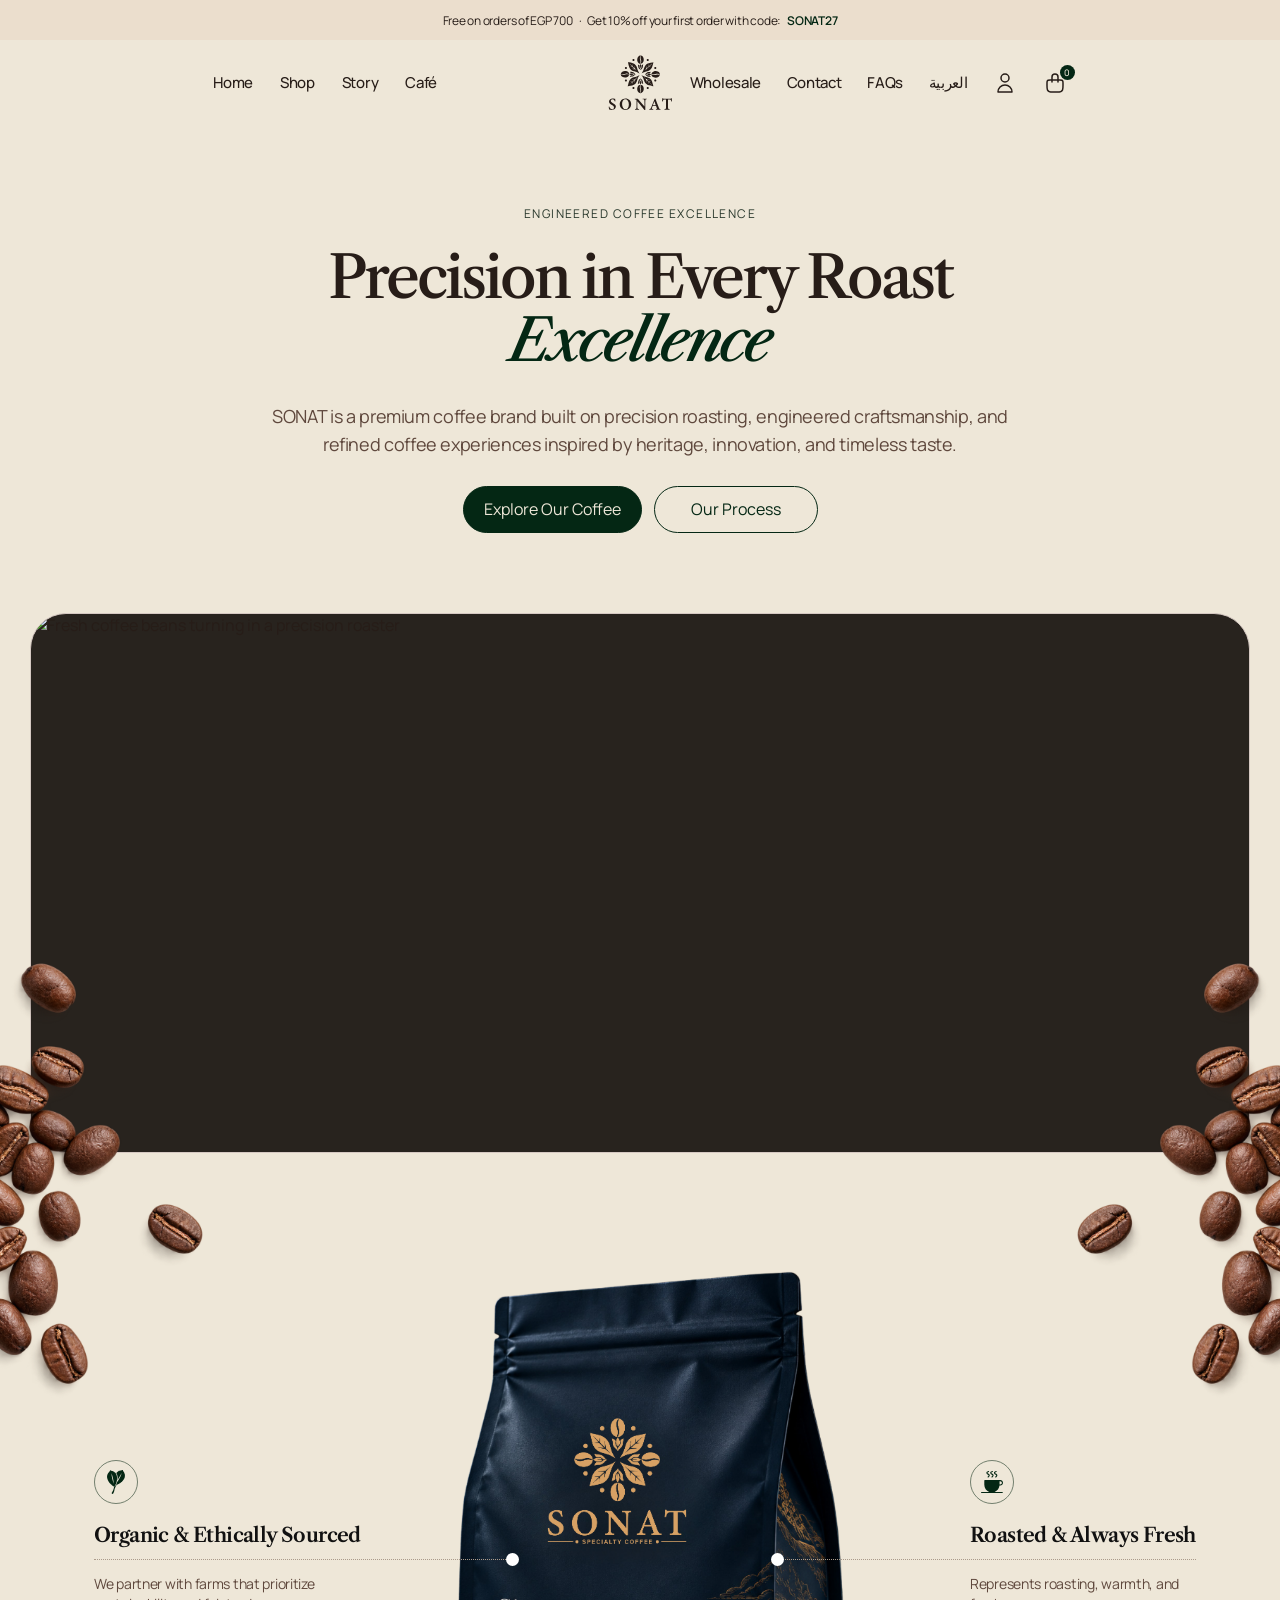
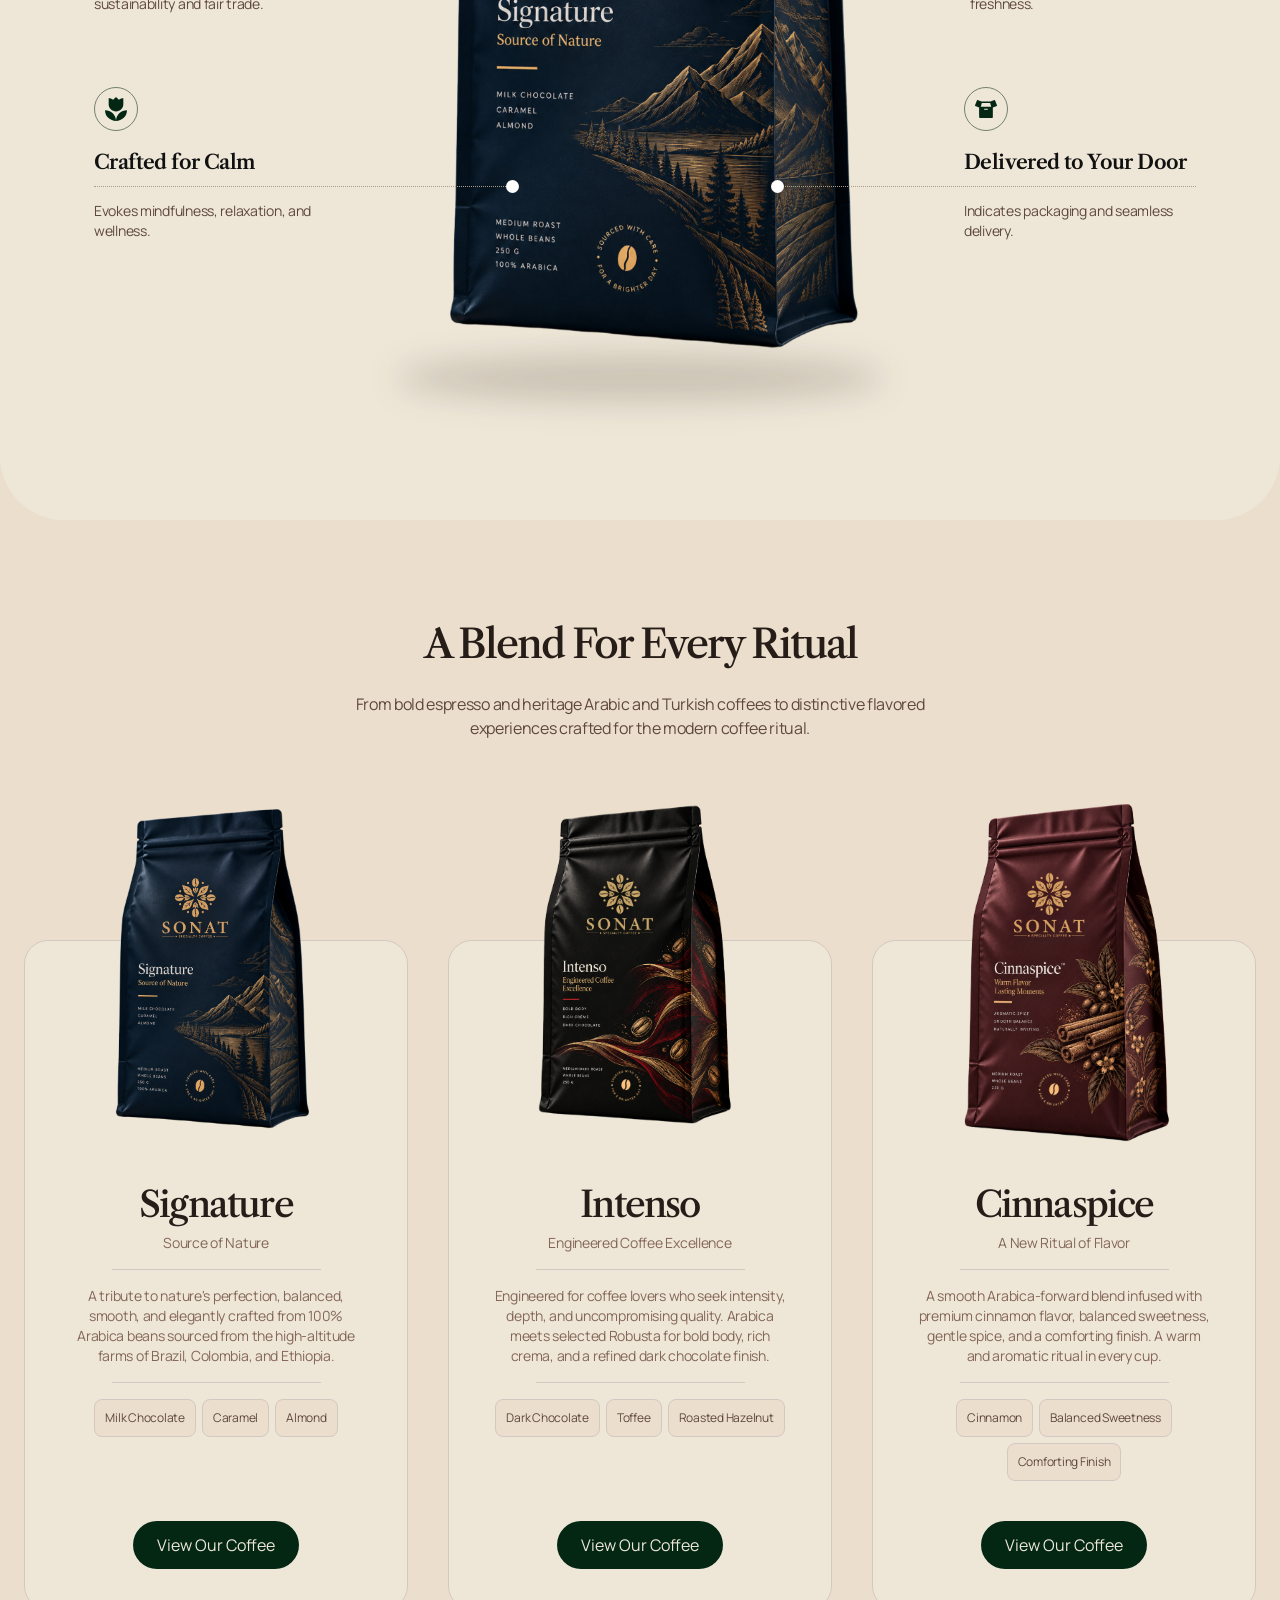
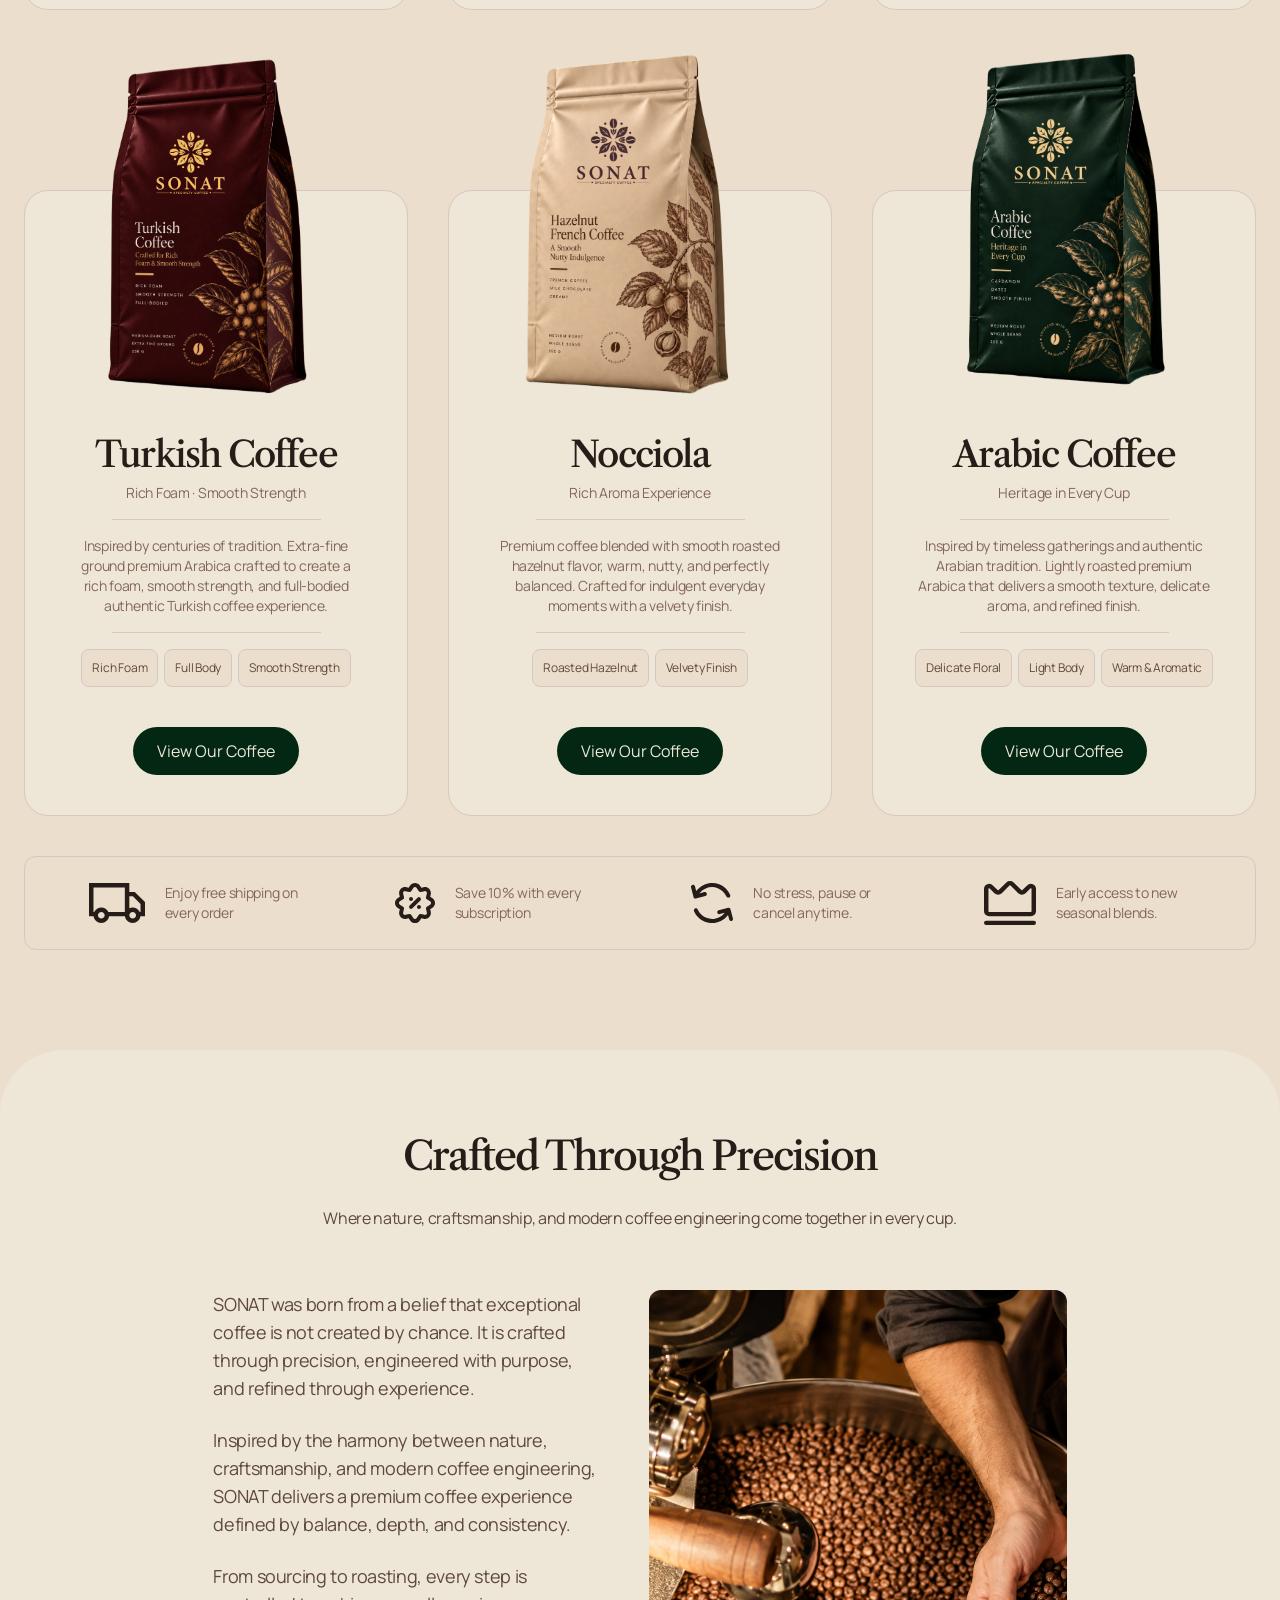
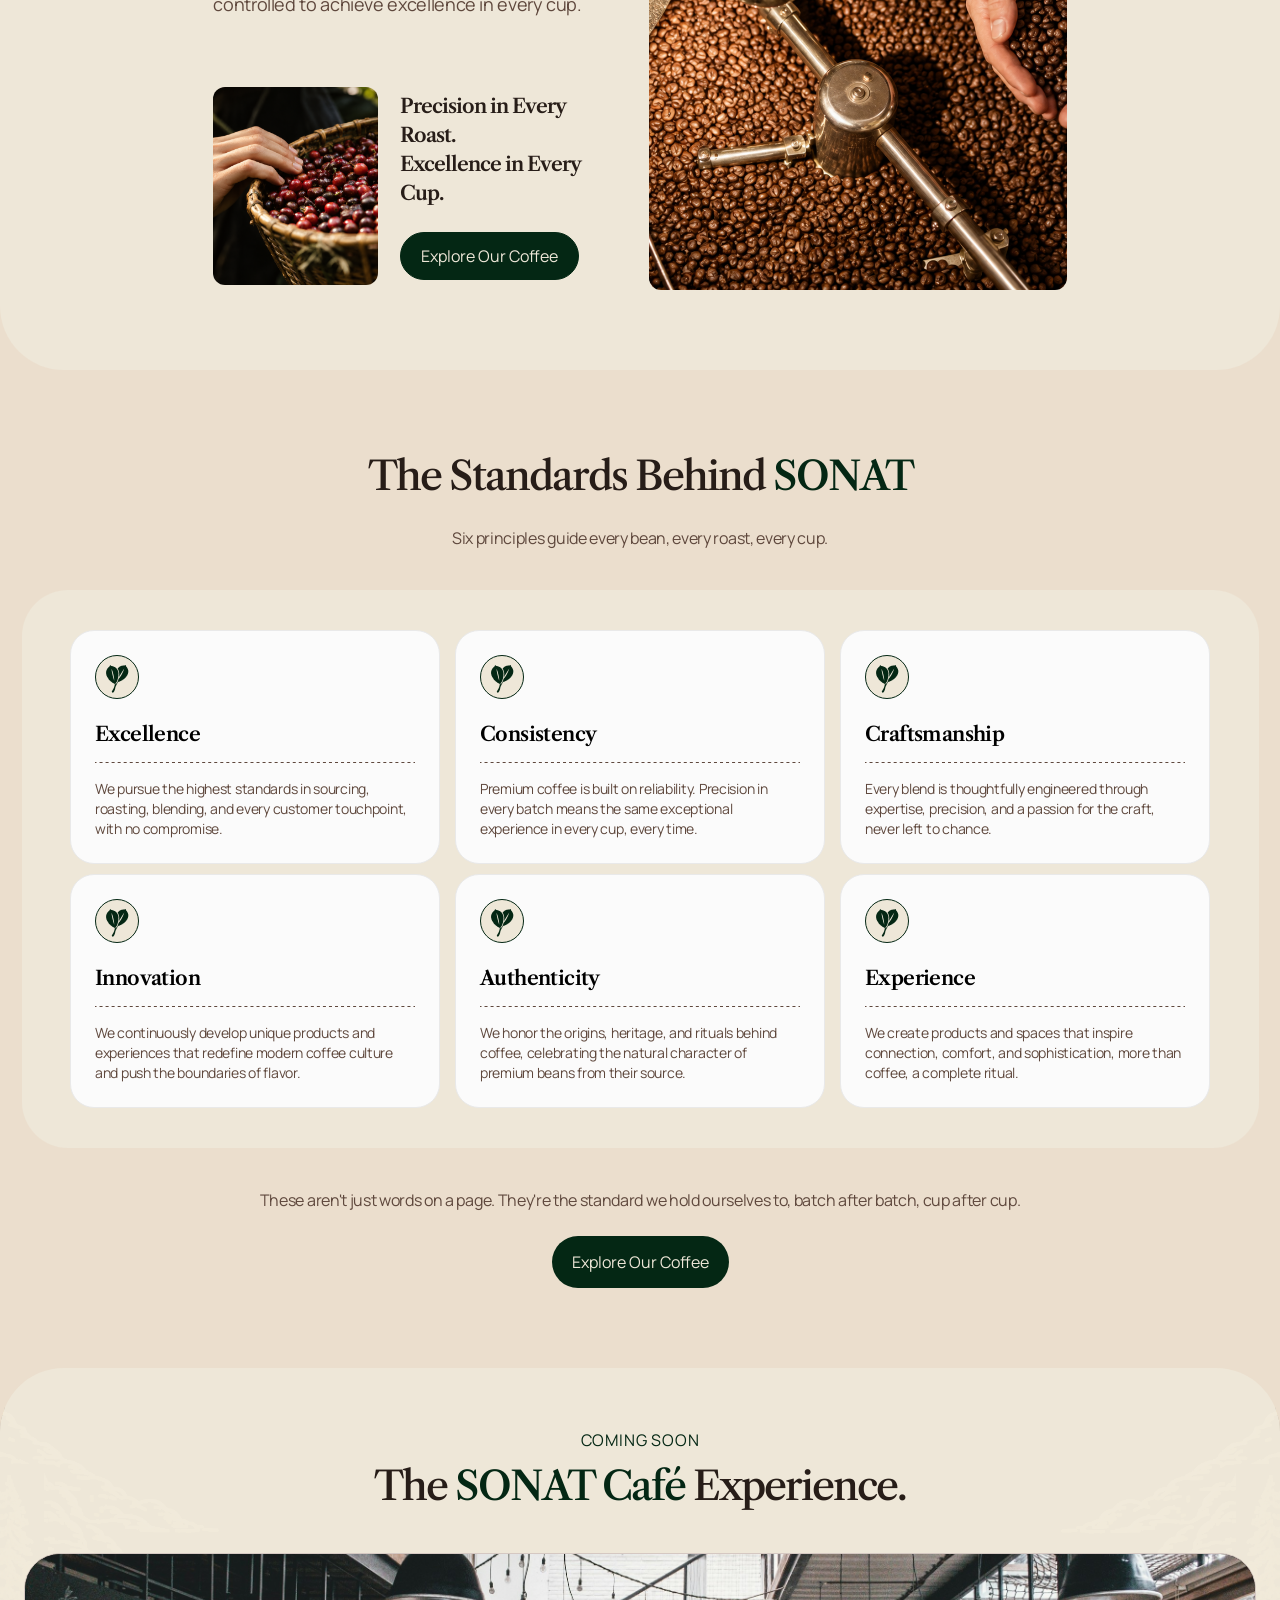
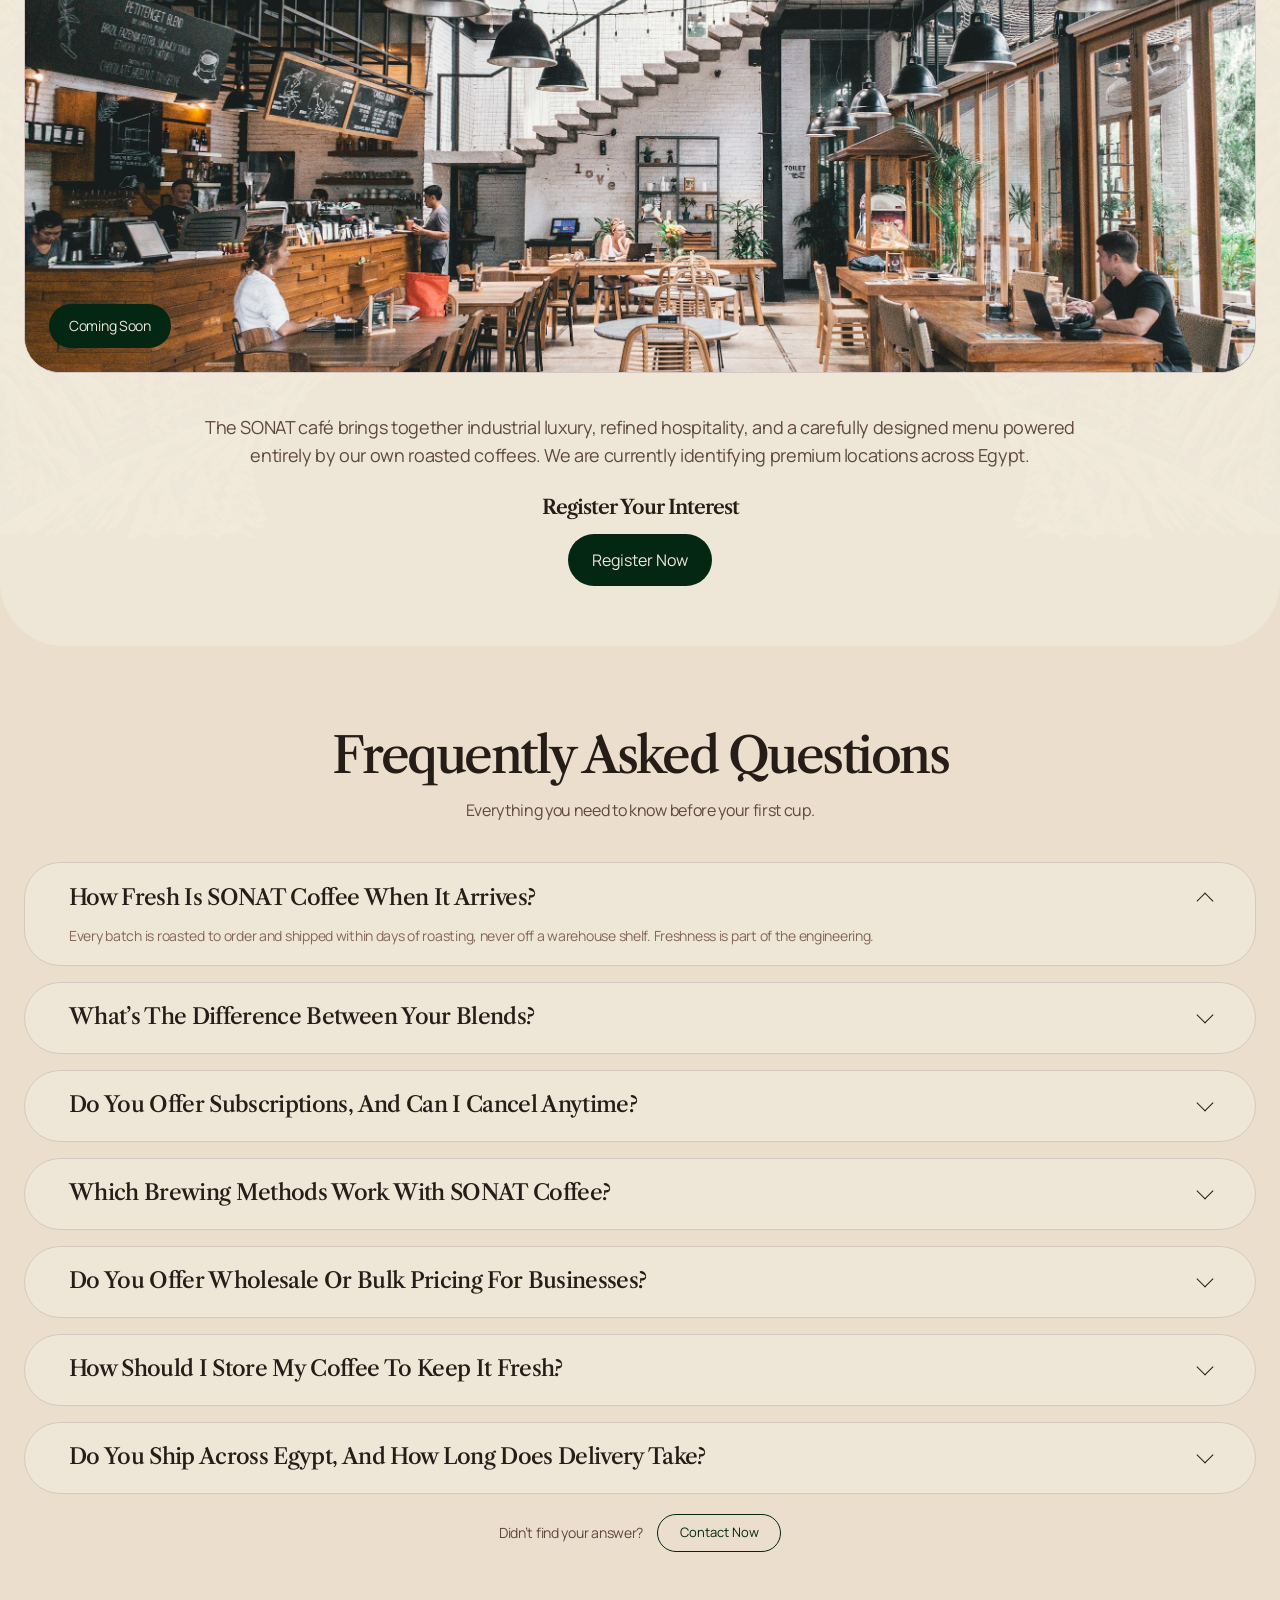
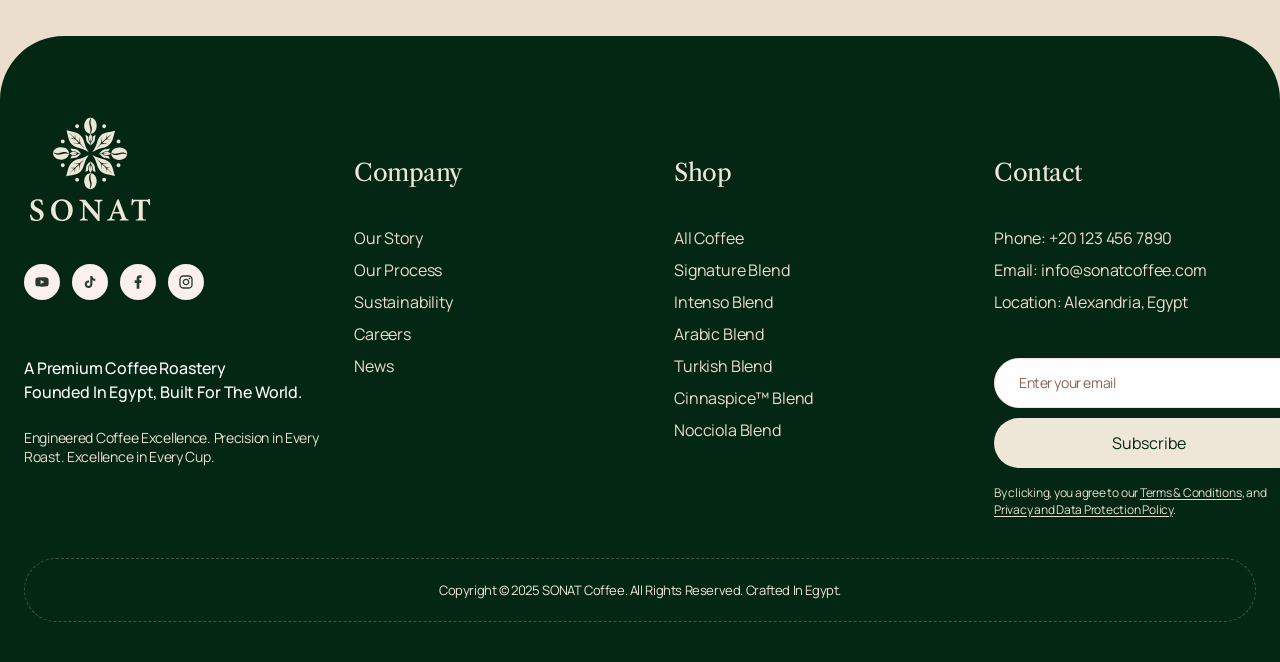
==== commit 5d0a9495: "Use optimized roaster image" ====
--- a/index.html
+++ b/index.html
@@ -35,7 +35,7 @@
           <div class="hero-actions"><a class="button button-dark" href="#shop">Explore our coffee</a><a class="button button-outline" href="#story">Our Process</a></div>
         </div>
         <div class="hero-art" aria-label="SONAT coffee, roasted with care">
-          <div class="roast-scene"><img src="/assets/hero-source-1.png" alt="Fresh coffee beans turning in a precision roaster" /></div>
+          <div class="roast-scene"><img src="/assets/hero-source-1.jpg" alt="Fresh coffee beans turning in a precision roaster" /></div>
           <img class="hero-beans beans-left" src="/assets/coffee-beans.png" alt="" />
           <img class="hero-beans beans-right" src="/assets/coffee-beans.png" alt="" />
           <div class="package-shadow"></div>
